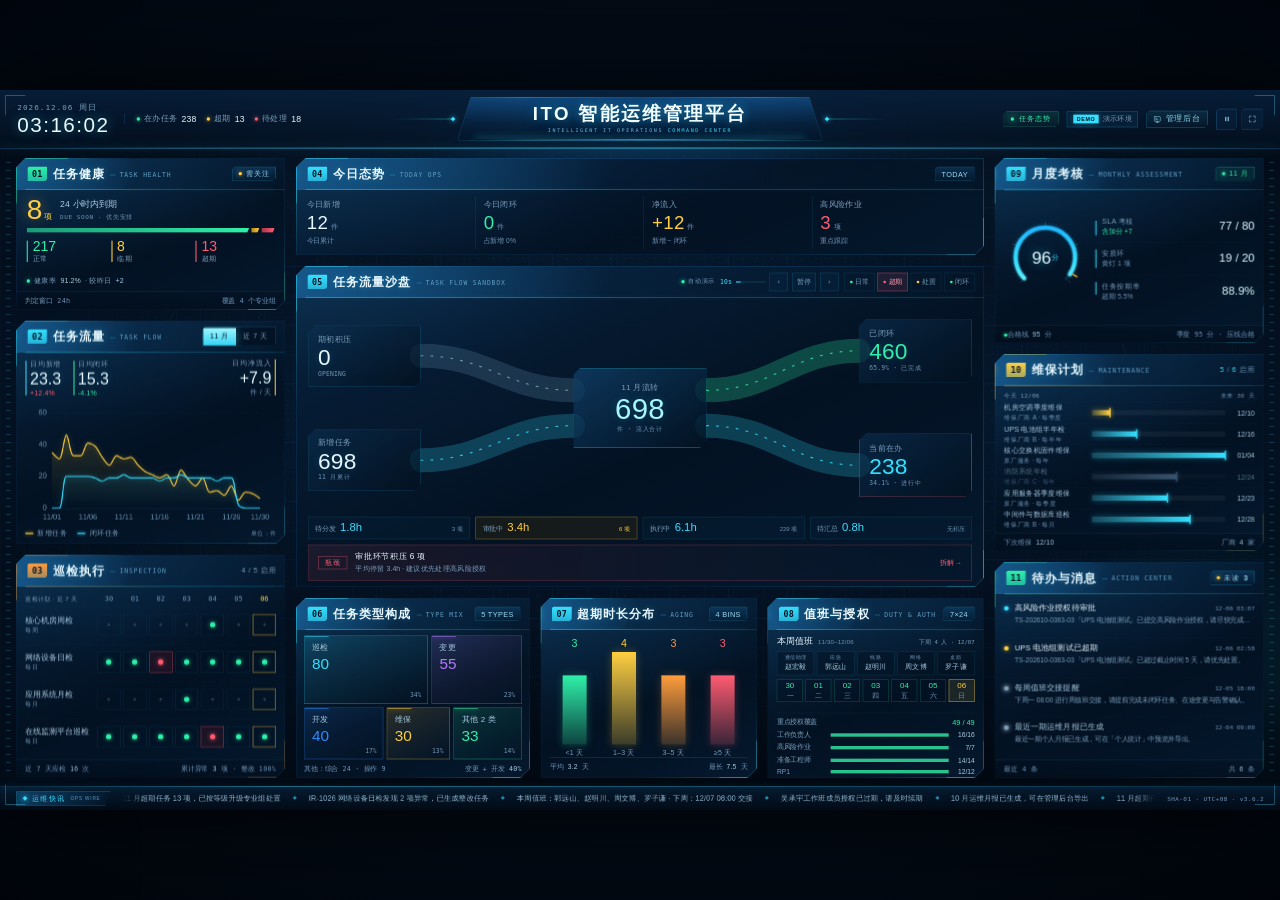
==== index.html @ 4ebb7db9 "feat: 细化考核卡片与安质环红线机制" ====
<!DOCTYPE html>
<html lang="zh-CN">
<head>
<meta charset="UTF-8" />
<meta name="viewport" content="width=device-width, initial-scale=1.0" />
<title>ITO 智能运维管理平台 · 运维驾驶舱</title>
<link rel="icon" href="data:image/svg+xml,<svg xmlns='http://www.w3.org/2000/svg' viewBox='0 0 100 100'><rect width='100' height='100' rx='24' fill='%23EB612A'/><text x='50' y='69' font-size='54' text-anchor='middle' fill='white' font-family='sans-serif' font-weight='700'>I</text></svg>">
<link rel="stylesheet" href="assets/css/style.css?v=20261116z39" />
</head>
<body>
<div class="stage-shell">
  <div class="stage" id="stage">

    <div class="stage-deco" aria-hidden="true">
      <div class="deco-grid"></div>
      <div class="deco-glow g1"></div>
      <div class="deco-glow g2"></div>
      <div class="deco-beam b1"></div>
      <div class="deco-beam b2"></div>
      <div class="deco-scan"></div>
    </div>
    <div class="stage-frame" aria-hidden="true">
      <span class="fc tl"></span><span class="fc tr"></span>
      <span class="fc bl"></span><span class="fc br"></span>
      <span class="rail rail-l"></span><span class="rail rail-r"></span>
    </div>

    <!-- ── 顶栏 ───────────────────────────────────── -->
    <header class="topbar">
      <div class="topbar-left">
        <div class="datetime">
          <span class="dt-date" id="date">2026.01.01 周四</span>
          <time class="dt-time" id="clock">00:00:00</time>
        </div>
        <div class="ts-row">
          <span class="ts" data-drill="tasks" tabindex="0" role="link"><i class="dot-green"></i>在办任务 <b id="tsActive">238</b></span>
          <span class="ts" data-drill="tasks" data-query="status=超期" tabindex="0" role="link"><i class="dot-yellow"></i>超期 <b id="tsOverdue">13</b></span>
          <span class="ts" data-drill="dispatch" tabindex="0" role="link"><i class="dot-red"></i>待处理 <b id="tsPending">18</b></span>
        </div>
      </div>

      <div class="title-plate">
        <span class="tp-wing left"></span>
        <div class="tp-box">
          <h1>ITO 智能运维管理平台</h1>
          <p>INTELLIGENT IT OPERATIONS <b>COMMAND CENTER</b></p>
        </div>
        <span class="tp-wing right"></span>
      </div>

      <div class="topbar-right">
        <span class="live-chip" id="liveChip"><i></i><em id="liveLabel">任务态势</em></span>
        <span class="env-badge"><b>DEMO</b>演示环境</span>
        <a class="admin-link" href="admin.html" title="进入运维管理后台">
          <svg viewBox="0 0 24 24" aria-hidden="true"><rect x="3" y="4" width="18" height="14" rx="2"/><path d="M8 21h8M12 18v3M7 9h4M7 13h7"/></svg>
          <span>管理后台</span>
        </a>
        <div class="ctrl-group">
          <button class="ctrl" id="liveToggle" type="button" aria-pressed="true" aria-label="暂停实时数据" title="暂停 / 恢复实时数据">
            <svg viewBox="0 0 24 24" aria-hidden="true"><rect x="7" y="6" width="3.2" height="12"/><rect x="13.8" y="6" width="3.2" height="12"/></svg>
          </button>
          <button class="ctrl" id="fsBtn" type="button" aria-label="全屏显示" title="全屏显示">
            <svg viewBox="0 0 24 24" aria-hidden="true"><path d="M4 9V4h5M20 9V4h-5M4 15v5h5M20 15v5h-5"/></svg>
          </button>
        </div>
      </div>
    </header>

    <!-- ── 主体 ───────────────────────────────────── -->
    <main class="grid">

      <!-- 左列 -->
      <section class="col col-left">

        <section class="panel panel-health">
          <div class="panel-head">
            <div class="ph-left"><i class="ph-idx">01</i><h2>任务健康</h2><span class="ph-en">TASK HEALTH</span></div>
            <span class="head-tag tag-warn"><i class="dot-amber"></i>需关注</span>
          </div>
          <div class="panel-body health-body">
            <div class="health-hero" data-drill="tasks" tabindex="0" role="link">
              <div class="hero-value"><strong id="healthDue">8</strong><em>项</em></div>
              <div class="hero-copy"><b>24 小时内到期</b><span>DUE SOON · 优先安排</span></div>
            </div>
            <div class="health-band" aria-hidden="true">
              <i class="hb-ok" id="hbOk" style="flex:217"></i>
              <i class="hb-warn" id="hbWarn" style="flex:8"></i>
              <i class="hb-bad" id="hbBad" style="flex:13"></i>
            </div>
            <div class="health-legend">
              <div class="hl-ok" data-drill="tasks" tabindex="0" role="link"><b id="healthNormal">217</b><span>正常</span></div>
              <div class="hl-warn" data-drill="tasks" tabindex="0" role="link"><b id="healthDueLegend">8</b><span>临期</span></div>
              <div class="hl-bad" data-drill="tasks" data-query="status=超期" tabindex="0" role="link"><b id="healthOverdue">13</b><span>超期</span></div>
            </div>
            <div class="health-note"><i class="dot-teal"></i>健康率 <b id="healthRate">91.2%</b> · 较昨日 <b class="up-good">+2</b></div>
          </div>
          <div class="panel-foot"><span>判定窗口 24h</span><span>覆盖 4 个专业组</span></div>
        </section>

        <section class="panel panel-trend">
          <div class="panel-head">
            <div class="ph-left"><i class="ph-idx">02</i><h2>任务流量</h2><span class="ph-en">TASK FLOW</span></div>
            <div class="seg" id="trendTabs">
              <button type="button" class="is-active" data-range="30" aria-pressed="true">11 月</button>
              <button type="button" data-range="7" aria-pressed="false">近 7 天</button>
            </div>
          </div>
          <div class="panel-body trend-body">
            <div class="trend-summary">
              <div data-drill="tasks" tabindex="0" role="link"><span>日均新增</span><b id="trendNew">23.3</b><em class="up">+12.4%</em></div>
              <div data-drill="tasks" tabindex="0" role="link"><span>日均闭环</span><b id="trendDone">15.3</b><em class="down">-4.1%</em></div>
              <div data-drill="tasks" tabindex="0" role="link"><span>日均净流入</span><b id="trendNet">+7.9</b><em class="neutral">件 / 天</em></div>
            </div>
            <div class="chart-box"><div id="ticketChart" role="img" aria-label="任务新增与闭环趋势折线图"></div></div>
            <div class="chart-legend">
              <span><i class="l-amber"></i>新增任务</span>
              <span><i class="l-teal"></i>闭环任务</span>
              <span class="legend-note">单位：件</span>
            </div>
          </div>
        </section>

        <section class="panel panel-alerts">
          <div class="panel-head">
            <div class="ph-left"><i class="ph-idx">03</i><h2>巡检执行</h2><span class="ph-en">INSPECTION</span></div>
            <span class="head-total">4 / 5 启用</span>
          </div>
          <div class="panel-body inspection-body" id="inspectionList"></div>
          <div class="panel-foot"><span>近 7 天应检 <b id="inspPlanCount">16</b> 次</span><span>累计异常 <b id="inspAbnormalCount">3</b> 项 · 整改 100%</span></div>
        </section>
      </section>

      <!-- 中列 -->
      <!-- 06 专业组运行态 · 数字孪生 -->
      <section class="col col-center center-c" id="centerColumn" aria-label="专业组运行态"></section>

      <section class="col col-right">

        <section class="panel panel-sla">
          <div class="panel-head">
            <div class="ph-left"><i class="ph-idx">09</i><h2>月度考核</h2><span class="ph-en">MONTHLY ASSESSMENT</span></div>
            <span class="head-tag tag-ok" id="assessPeriodTag"><i class="dot-teal"></i>11 月</span>
            <span class="head-tag tag-danger" id="assessRedTag" hidden><i class="dot-red"></i>红色警告</span>
          </div>
          <div class="panel-body sla-body">
            <div class="sla-gauge-wrap">
              <div class="sla-gauge">
                <svg viewBox="0 0 150 150" aria-hidden="true">
                  <defs>
                    <linearGradient id="slaGrad" x1="0" y1="1" x2="1" y2="0">
                      <stop offset="0%" stop-color="#1aa8ff"/>
                      <stop offset="55%" stop-color="#35e0ff"/>
                      <stop offset="100%" stop-color="#8ffcff"/>
                    </linearGradient>
                    <filter id="slaGlow" x="-50%" y="-50%" width="200%" height="200%">
                      <feGaussianBlur stdDeviation="2" result="b"/>
                      <feMerge><feMergeNode in="b"/><feMergeNode in="SourceGraphic"/></feMerge>
                    </filter>
                  </defs>
                  <circle class="gauge-deco" cx="75" cy="75" r="68" stroke-dasharray="2 6"/>
                  <circle class="gauge-deco inner" cx="75" cy="75" r="42"/>
                  <g id="gaugeTicks"></g>
                  <circle class="gauge-track" cx="75" cy="75" r="54" transform="rotate(135 75 75)"/>
                  <circle class="gauge-value" cx="75" cy="75" r="54" transform="rotate(135 75 75)" stroke="url(#slaGrad)" filter="url(#slaGlow)" style="stroke-dasharray:234.11 339.29"/>
                  <line class="gauge-pass" x1="124.45" y1="105.30" x2="132.12" y2="110.01"><title>合格线 95 分</title></line>
                </svg>
                <div class="gauge-center" title="月度考核 = SLA 80 分 + 安质环 20 分；合格线 95 分">
                  <strong id="assessScore">96</strong><span>分</span>
                </div>
              </div>
            </div>
            <div class="sla-metrics">
              <div class="sla-metric"><span>SLA 考核</span><b id="assessSla">77 / 80</b><em class="up-good" id="assessSlaNote">含加分 +7</em></div>
              <div class="sla-metric" id="assessSafetyMetric"><span>安质环</span><b id="assessSafety">19 / 20</b><em class="neutral" id="assessSafetyNote">黄灯 1 项</em></div>
              <div class="sla-metric" data-drill="tasks" data-query="status=超期" tabindex="0" role="link" title="任务按期率为任务时效参考，不计入考核总分"><span>任务按期率</span><b id="assessOnTime">88.9%</b><em class="neutral" id="assessOnTimeNote">超期 5.5%</em></div>
            </div>
          </div>
          <div class="panel-foot"><span><i class="dot-teal"></i>合格线 <b>95</b> 分</span><span id="assessQuarterFoot">季度 95 分 · 压线合格</span></div>
        </section>

        <section class="panel panel-res">
          <div class="panel-head">
            <div class="ph-left"><i class="ph-idx">10</i><h2>维保计划</h2><span class="ph-en">MAINTENANCE</span></div>
            <span class="head-refresh"><b id="maintEnabled">5</b> / <b id="maintTotal">6</b> 启用</span>
          </div>
          <div class="panel-body maint-body" id="maintenanceList"></div>
          <div class="panel-foot"><span>下次维保 <b id="maintNext">11-06</b></span><span>厂商 <b id="maintVendors">4</b> 家</span></div>
        </section>

        <section class="panel panel-oncall">
          <div class="panel-head">
            <div class="ph-left"><i class="ph-idx">11</i><h2>待办与消息</h2><span class="ph-en">ACTION CENTER</span></div>
            <span class="head-tag"><i class="dot-amber"></i>未读 <b id="msgUnread">3</b></span>
          </div>
          <div class="panel-body action-body" id="actionList"></div>
          <div class="panel-foot"><span>最近 4 条</span><span>共 <b id="msgTotal">6</b> 条</span></div>
        </section>
      </section>
    </main>

    <!-- ── 滚动快讯 ───────────────────────────────── -->
    <footer class="ticker">
      <div class="ticker-label"><i></i>运维快讯<em>OPS WIRE</em></div>
      <div class="ticker-viewport">
        <div class="ticker-track" id="tickerTrack">
          <span>11 月超期任务 13 项，已按等级升级专业组处置</span><b>◆</b>
          <span>IR-1026 网络设备日检发现 2 项异常，已生成整改任务</span><b>◆</b>
          <span data-ticker="duty">本周值班：郭远山 · 下周值班：赵明川 · 周一 08:00 交接</span><b>◆</b>
          <span>吴承宇工作班成员授权已过期，请及时续期</span><b>◆</b>
          <span>10 月运维月报已生成，可在管理后台导出</span><b>◆</b>
                </div>
      </div>
      <div class="ticker-meta">SHA-01 · UTC+08 · v3.6.2</div>
    </footer>

  </div>
</div>

<div class="topo-tip" id="topoTip" role="tooltip" aria-hidden="true"></div>

<script src="vendor/echarts.min.js"></script>
<script src="assets/js/ito-data.js?v=20261116z39"></script>
<script src="assets/js/task-volume-data.js?v=20261116z39"></script>
<script src="assets/js/assessment.js?v=20261116z39"></script>
<script src="assets/js/ito-data-source.js?v=20261116z39"></script>
<script src="assets/js/platform-panels.js?v=20261116z39"></script>
<script src="assets/js/app.js?v=20261116z39"></script>
<script src="assets/js/center-demo.js?v=20261116z39"></script>
</body>
</html>
---- assets/css/style.css ----
/* ─────────────────────────────────────────────
   ITO OPS COMMAND CENTER
   deep navy / cyan / data-block HUD
   1920 × 1080 stage
   ───────────────────────────────────────────── */

:root {
  --bg-0:        #01060e;
  --bg-1:        #031020;
  --bg-2:        #04182d;
  --panel:       #061a30;
  --panel-deep:  #031225;
  --panel-hi:    #0a2a4a;

  --line:        rgba(64, 178, 255, 0.22);
  --line-soft:   rgba(64, 178, 255, 0.12);
  --line-strong: rgba(78, 220, 255, 0.55);

  --text:        #e9f8ff;
  --text-soft:   #a9cbe2;
  --muted:       #7b9fbc;
  --dim:         #6f95b6;

  --cyan:        #35e0ff;
  --cyan-hi:     #a6f7ff;
  --blue:        #2f8bff;
  --sky:         #6ad8ff;
  --green:       #2ff0a8;
  --green-hi:    #9bffe0;
  --yellow:      #ffcf3f;
  --orange:      #ff9d3c;
  --purple:      #b57bff;
  --red:         #ff5c72;

  --amber:       var(--yellow);
  --teal:        var(--green);

  --font-cn: "Microsoft YaHei UI", "Microsoft YaHei", "PingFang SC", "Noto Sans SC", sans-serif;
  --font-num: "Bahnschrift", "DIN Alternate", "Segoe UI", "Microsoft YaHei UI", sans-serif;
  --font-mono: "Cascadia Mono", "Consolas", "SFMono-Regular", monospace;

  --head-h: 48px;
  --gap: 16px;
  --pad-x: 14px;
}

* { box-sizing: border-box; margin: 0; padding: 0; }

html, body {
  width: 100%;
  height: 100%;
  overflow: hidden;
  background: var(--bg-0);
}

body {
  font-family: var(--font-cn);
  color: var(--text);
  font-size: 12px;
  -webkit-font-smoothing: antialiased;
  user-select: none;
}

button { font-family: inherit; color: inherit; background: none; border: 0; cursor: pointer; }
button:focus-visible { outline: 3px solid var(--cyan); outline-offset: 2px; box-shadow: 0 0 0 6px rgba(53, 224, 255, 0.22); }

/* ── stage & atmosphere ─────────────────────── */
.stage-shell {
  position: fixed;
  inset: 0;
  display: grid;
  place-items: center;
  background:
    radial-gradient(ellipse 80% 70% at 50% 46%, #06182c 0%, #020a15 62%, #01050b 100%);
}

.stage {
  position: absolute;
  top: 50%;
  left: 50%;
  width: 1920px;
  height: 1080px;
  transform-origin: center center;
  background:
    radial-gradient(ellipse 1250px 660px at 50% -10%, rgba(23, 104, 174, 0.34), transparent 62%),
    radial-gradient(ellipse 860px 620px at 2% 102%, rgba(18, 78, 145, 0.28), transparent 66%),
    radial-gradient(ellipse 820px 540px at 101% 86%, rgba(20, 168, 205, 0.10), transparent 64%),
    linear-gradient(180deg, #041122 0%, #04172b 46%, #020b18 100%);
  overflow: hidden;
  box-shadow: 0 0 140px rgba(0, 0, 0, 0.85);
}

.stage::before {
  content: "";
  position: absolute;
  inset: 0;
  background-image:
    linear-gradient(rgba(76, 182, 255, 0.045) 1px, transparent 1px),
    linear-gradient(90deg, rgba(76, 182, 255, 0.045) 1px, transparent 1px),
    radial-gradient(rgba(110, 215, 255, 0.16) 0.8px, transparent 0.9px);
  background-size: 88px 88px, 88px 88px, 22px 22px;
  background-position: center top;
  mask-image: radial-gradient(ellipse 92% 88% at 50% 44%, #000 18%, transparent 92%);
  pointer-events: none;
  z-index: 0;
}

.stage::after {
  content: "";
  position: absolute;
  inset: 0;
  background:
    radial-gradient(ellipse 66% 62% at 50% 46%, transparent 42%, rgba(0, 4, 10, 0.52) 100%),
    linear-gradient(180deg, rgba(4, 18, 34, 0.12), transparent 18%, transparent 82%, rgba(1, 6, 14, 0.42));
  pointer-events: none;
  z-index: 1;
}

.stage > * { position: relative; z-index: 2; }
.stage > .stage-deco { position: absolute; inset: 0; z-index: 0; }
.stage > .stage-frame { position: absolute; inset: 0; z-index: 4; }

/* background decoration */
.stage-deco { position: absolute; inset: 0; z-index: 0; pointer-events: none; overflow: hidden; }

.deco-grid {
  position: absolute;
  inset: 88px 0 36px;
  background-image:
    linear-gradient(rgba(62, 172, 255, 0.05) 1px, transparent 1px),
    linear-gradient(90deg, rgba(62, 172, 255, 0.05) 1px, transparent 1px);
  background-size: 44px 44px;
  mask-image: linear-gradient(180deg, transparent, #000 12%, #000 82%, transparent);
  opacity: 0.7;
}

.deco-glow { position: absolute; border-radius: 50%; filter: blur(18px); }
.deco-glow.g1 {
  width: 760px; height: 420px; left: 50%; top: -210px; transform: translateX(-50%);
  background: radial-gradient(ellipse, rgba(38, 160, 255, 0.28), transparent 68%);
}
.deco-glow.g2 {
  width: 520px; height: 380px; right: -130px; bottom: 40px;
  background: radial-gradient(ellipse, rgba(41, 231, 255, 0.14), transparent 68%);
}

.deco-beam {
  position: absolute;
  width: 1px;
  height: 800px;
  background: linear-gradient(180deg, transparent, rgba(80, 210, 255, 0.32), transparent);
  opacity: 0.34;
  filter: blur(0.4px);
}
.deco-beam.b1 { left: 190px; top: 90px; transform: rotate(24deg); }
.deco-beam.b2 { right: 220px; top: 30px; transform: rotate(-19deg); }

.deco-scan {
  position: absolute;
  left: 0; right: 0;
  top: 88px;
  height: 160px;
  background: linear-gradient(180deg, transparent, rgba(53, 224, 255, 0.035), transparent);
  animation: scanDown 12s linear infinite;
  opacity: 0.8;
}

/* HUD frame */
.stage-frame { position: absolute; inset: 0; z-index: 4; pointer-events: none; }
.stage-frame .fc { position: absolute; width: 30px; height: 30px; border: 1px solid rgba(80, 218, 255, 0.45); }
.stage-frame .fc.tl { left: 8px; top: 8px; border-right: 0; border-bottom: 0; }
.stage-frame .fc.tr { right: 8px; top: 8px; border-left: 0; border-bottom: 0; }
.stage-frame .fc.bl { left: 8px; bottom: 8px; border-right: 0; border-top: 0; }
.stage-frame .fc.br { right: 8px; bottom: 8px; border-left: 0; border-top: 0; }
.stage-frame .rail {
  position: absolute;
  top: 108px;
  bottom: 54px;
  width: 7px;
  background-image: repeating-linear-gradient(180deg, rgba(80, 210, 255, 0.34) 0 1px, transparent 1px 12px);
  opacity: 0.6;
}
.stage-frame .rail-l { left: 9px; }
.stage-frame .rail-r { right: 9px; }

/* ── top bar ─────────────────────────────────── */
.topbar {
  height: 88px;
  padding: 0 26px;
  display: flex;
  align-items: center;
  justify-content: space-between;
  border-bottom: 1px solid rgba(64, 190, 255, 0.2);
  background:
    linear-gradient(180deg, rgba(7, 31, 58, 0.92) 0%, rgba(3, 16, 32, 0.55) 100%);
  position: relative;
}

.topbar::before {
  content: "";
  position: absolute;
  left: 0; right: 0; bottom: -1px;
  height: 2px;
  background:
    linear-gradient(90deg, transparent 0%, rgba(53, 224, 255, 0.32) 14%, rgba(53, 224, 255, 0.7) 50%, rgba(53, 224, 255, 0.32) 86%, transparent 100%);
  box-shadow: 0 0 14px rgba(53, 224, 255, 0.36);
  opacity: 0.8;
}

.topbar-left { display: flex; align-items: center; gap: 22px; min-width: 0; }

.datetime { display: flex; flex-direction: column; gap: 3px; }
.dt-date {
  font-family: var(--font-mono);
  font-size: 10px;
  letter-spacing: 0.13em;
  color: var(--muted);
}
.dt-time {
  font-family: var(--font-num);
  font-size: 31px;
  font-weight: 500;
  line-height: 1;
  letter-spacing: 0.07em;
  color: #eafaff;
  font-variant-numeric: tabular-nums;
  text-shadow: 0 0 18px rgba(53, 224, 255, 0.52);
}

.ts-row {
  display: flex;
  align-items: center;
  gap: 15px;
  padding-left: 18px;
  border-left: 1px solid var(--line);
}
.ts {
  display: inline-flex;
  align-items: center;
  gap: 6px;
  font-size: 9px;
  letter-spacing: 0.05em;
  color: var(--muted);
  white-space: nowrap;
}
.ts b {
  font-family: var(--font-num);
  font-size: 13px;
  font-weight: 500;
  color: var(--text);
  letter-spacing: 0.02em;
}

/* centered title plate */
.title-plate {
  position: absolute;
  left: 50%;
  top: 10px;
  width: 548px;
  height: 66px;
  transform: translateX(-50%);
  display: flex;
  align-items: center;
  justify-content: center;
}

.tp-box {
  position: relative;
  width: 100%;
  height: 100%;
  display: flex;
  flex-direction: column;
  align-items: center;
  justify-content: center;
  gap: 5px;
  clip-path: polygon(20px 0, calc(100% - 20px) 0, 100% 100%, 0 100%);
  background:
    linear-gradient(90deg,
      rgba(53, 224, 255, 0.20) 0%,
      rgba(53, 224, 255, 0.62) 18%,
      rgba(47, 139, 255, 0.38) 50%,
      rgba(53, 224, 255, 0.62) 82%,
      rgba(53, 224, 255, 0.20) 100%);
}
.tp-box::before {
  content: "";
  position: absolute;
  inset: 1px;
  clip-path: polygon(19px 0, calc(100% - 19px) 0, 100% 100%, 0 100%);
  background:
    linear-gradient(180deg, rgba(15, 66, 118, 0.94) 0%, rgba(5, 28, 56, 0.94) 62%, rgba(3, 19, 39, 0.96) 100%);
}
.tp-box::after {
  content: "";
  position: absolute;
  left: 26px;
  right: 26px;
  bottom: 0;
  height: 2px;
  background: linear-gradient(90deg, transparent, var(--cyan), transparent);
  box-shadow: 0 0 12px var(--cyan);
  opacity: 0.9;
}
.tp-box h1 {
  position: relative;
  z-index: 1;
  font-size: 28px;
  font-weight: 600;
  letter-spacing: 0.13em;
  line-height: 1.05;
  color: #f2fdff;
  text-shadow:
    0 0 18px rgba(53, 224, 255, 0.48),
    0 0 42px rgba(47, 139, 255, 0.22);
}
.tp-box p {
  position: relative;
  z-index: 1;
  font-family: var(--font-mono);
  font-size: 7.5px;
  letter-spacing: 0.32em;
  color: #6fb7d8;
  white-space: nowrap;
}
.tp-box p b { color: var(--cyan); font-weight: 400; }

.tp-wing {
  position: absolute;
  top: 50%;
  width: 92px;
  height: 1px;
  background: linear-gradient(90deg, transparent, rgba(53, 224, 255, 0.6));
}
.tp-wing::after {
  content: "";
  position: absolute;
  top: -2px;
  width: 5px;
  height: 5px;
  background: var(--cyan);
  transform: rotate(45deg);
  box-shadow: 0 0 8px var(--cyan);
}
.tp-wing.left { left: -96px; }
.tp-wing.left::after { right: 0; }
.tp-wing.right { right: -96px; transform: scaleX(-1); }
.tp-wing.right::after { right: 0; }

.topbar-right { display: flex; align-items: center; gap: 12px; }

.live-chip {
  display: inline-flex;
  align-items: center;
  gap: 7px;
  height: 24px;
  padding: 0 10px;
  border: 1px solid rgba(47, 240, 168, 0.32);
  background: linear-gradient(180deg, rgba(47, 240, 168, 0.10), rgba(47, 240, 168, 0.03));
  color: var(--green);
  font-size: 9.5px;
  letter-spacing: 0.12em;
  clip-path: polygon(5px 0, 100% 0, 100% calc(100% - 5px), calc(100% - 5px) 100%, 0 100%, 0 5px);
}
.live-chip i {
  width: 5px;
  height: 5px;
  border-radius: 50%;
  background: var(--green);
  box-shadow: 0 0 9px var(--green);
  animation: blink 2s ease-in-out infinite;
}
.live-chip em { font-style: normal; }
.live-chip.is-paused {
  color: var(--muted);
  border-color: var(--line);
  background: rgba(255, 255, 255, 0.025);
}
.live-chip.is-paused i { background: var(--dim); box-shadow: none; animation: none; }

.env-badge {
  display: inline-flex;
  align-items: center;
  gap: 7px;
  height: 24px;
  padding: 0 9px;
  border: 1px solid rgba(53, 224, 255, 0.24);
  background: rgba(9, 43, 74, 0.45);
  font-size: 9px;
  letter-spacing: 0.06em;
  color: var(--muted);
  white-space: nowrap;
}
.env-badge b {
  font-family: var(--font-num);
  font-size: 8px;
  font-weight: 600;
  letter-spacing: 0.12em;
  color: #031322;
  background: var(--cyan);
  padding: 2px 5px;
  box-shadow: 0 0 10px rgba(53, 224, 255, 0.35);
}

.topbar-meta {
  font-family: var(--font-mono);
  font-size: 8.5px;
  letter-spacing: 0.07em;
  color: var(--dim);
  white-space: nowrap;
}

.admin-link {
  display: inline-flex;
  align-items: center;
  gap: 6px;
  height: 26px;
  padding: 0 10px;
  border: 1px solid rgba(53, 224, 255, 0.30);
  background: linear-gradient(180deg, rgba(53, 224, 255, 0.09), rgba(53, 224, 255, 0.02));
  color: #8fd6ee;
  font-size: 9px;
  letter-spacing: 0.10em;
  white-space: nowrap;
  text-decoration: none;
  clip-path: polygon(5px 0, 100% 0, 100% calc(100% - 5px), calc(100% - 5px) 100%, 0 100%, 0 5px);
  transition: color 0.2s, border-color 0.2s, background 0.2s, box-shadow 0.2s;
}
.admin-link svg {
  width: 12px;
  height: 12px;
  fill: none;
  stroke: currentColor;
  stroke-width: 1.6;
  stroke-linecap: round;
  stroke-linejoin: round;
}
.admin-link:hover {
  color: var(--cyan);
  border-color: rgba(53, 224, 255, 0.66);
  background: rgba(23, 100, 150, 0.4);
  box-shadow: 0 0 12px rgba(53, 224, 255, 0.24);
}

.ctrl-group { display: flex; gap: 6px; }

.ctrl {
  width: 32px;
  height: 32px;
  display: grid;
  place-items: center;
  border: 1px solid rgba(64, 178, 255, 0.28);
  background: rgba(9, 43, 74, 0.35);
  color: #8fc7e4;
  transition: color 0.2s, border-color 0.2s, background 0.2s, box-shadow 0.2s;
  clip-path: polygon(4px 0, 100% 0, 100% calc(100% - 4px), calc(100% - 4px) 100%, 0 100%, 0 4px);
}
.ctrl svg { width: 13px; height: 13px; }
.ctrl svg path { fill: none; stroke: currentColor; stroke-width: 1.5; stroke-linejoin: round; stroke-linecap: round; }
.ctrl svg path.play { fill: currentColor; stroke: currentColor; stroke-width: 1; }
.ctrl svg rect { fill: currentColor; stroke: none; }
.ctrl:hover {
  color: var(--cyan);
  border-color: rgba(53, 224, 255, 0.65);
  background: rgba(23, 100, 150, 0.35);
  box-shadow: 0 0 12px rgba(53, 224, 255, 0.22);
}
.ctrl.is-paused { color: var(--yellow); border-color: rgba(255, 207, 63, 0.45); }

/* ── layout ──────────────────────────────────── */
.grid {
  height: calc(100% - 88px - 36px);
  padding: 14px 24px 12px;
  display: grid;
  grid-template-columns: 404px minmax(0, 1fr) 404px;
  gap: var(--gap);
}

.col { display: grid; gap: var(--gap); min-height: 0; }
.col-left { grid-template-rows: 228px minmax(0, 1fr) minmax(0, 1fr); }
.col-right { grid-template-rows: 278px 296px minmax(0, 1fr); }
.col-center { grid-template-rows: 154px minmax(0, 1fr) 326px; }

.bottom-split {
  display: grid;
  grid-template-columns: minmax(0, 1.62fr) minmax(0, 1fr);
  gap: var(--gap);
  min-height: 0;
}

/* ── panel base ──────────────────────────────── */
.panel {
  --accent: var(--cyan);
  position: relative;
  display: flex;
  flex-direction: column;
  min-height: 0;
  min-width: 0;
  background:
    linear-gradient(145deg,
      rgba(53, 224, 255, 0.50) 0%,
      rgba(40, 120, 185, 0.16) 18%,
      rgba(40, 120, 185, 0.10) 74%,
      rgba(53, 224, 255, 0.34) 100%);
  clip-path: polygon(14px 0, 100% 0, 100% calc(100% - 14px), calc(100% - 14px) 100%, 0 100%, 0 14px);
  filter: drop-shadow(0 0 14px rgba(11, 100, 165, 0.12));
  animation: panelIn 0.7s cubic-bezier(0.2, 0.7, 0.2, 1) both;
}

.panel::after {
  content: "";
  position: absolute;
  inset: 1px;
  z-index: 0;
  clip-path: polygon(13px 0, 100% 0, 100% calc(100% - 13px), calc(100% - 13px) 100%, 0 100%, 0 13px);
  background:
    radial-gradient(ellipse 620px 240px at 6% 0%, rgba(31, 117, 178, 0.18), transparent 68%),
    linear-gradient(158deg, rgba(8, 35, 63, 0.97) 0%, rgba(3, 18, 35, 0.98) 56%, rgba(4, 23, 44, 0.98) 100%);
}

.panel::before {
  content: "";
  position: absolute;
  inset: 0;
  z-index: 3;
  pointer-events: none;
  background:
    linear-gradient(var(--accent), var(--accent)) left 14px top 0 / 64px 1px no-repeat,
    linear-gradient(var(--accent), var(--accent)) left 0 top 14px / 1px 54px no-repeat,
    linear-gradient(var(--accent), var(--accent)) right 0 bottom 14px / 1px 42px no-repeat,
    linear-gradient(var(--accent), var(--accent)) right 14px bottom 0 / 42px 1px no-repeat;
  opacity: 0.58;
}

.panel > * { position: relative; z-index: 2; }

.panel-health    { --accent: var(--green); }
.panel-trend     { --accent: var(--cyan); }
.panel-alerts    { --accent: var(--orange); }
.panel-overview  { --accent: var(--blue); }
.panel-topo      { --accent: var(--cyan); }
.panel-events    { --accent: var(--green); }
.panel-changes   { --accent: var(--purple); }
.panel-sla       { --accent: var(--cyan); }
.panel-res       { --accent: var(--yellow); }
.panel-oncall    { --accent: var(--green); }

.col-left .panel:nth-child(1) { animation-delay: 0.04s; }
.col-left .panel:nth-child(2) { animation-delay: 0.10s; }
.col-left .panel:nth-child(3) { animation-delay: 0.16s; }
.col-center .panel:nth-child(1) { animation-delay: 0.07s; }
.col-center .panel:nth-child(2) { animation-delay: 0.13s; }
.bottom-split .panel:nth-child(1) { animation-delay: 0.19s; }
.bottom-split .panel:nth-child(2) { animation-delay: 0.25s; }
.col-right .panel:nth-child(1) { animation-delay: 0.10s; }
.col-right .panel:nth-child(2) { animation-delay: 0.16s; }
.col-right .panel:nth-child(3) { animation-delay: 0.22s; }

.panel-head {
  flex: 0 0 var(--head-h);
  height: var(--head-h);
  padding: 0 var(--pad-x);
  display: flex;
  align-items: center;
  justify-content: space-between;
  gap: 10px;
  border-bottom: 1px solid rgba(53, 224, 255, 0.18);
  background:
    linear-gradient(90deg, rgba(21, 92, 150, 0.52) 0%, rgba(10, 47, 84, 0.22) 44%, rgba(4, 20, 40, 0.04) 100%);
  position: relative;
}

.panel-head::before {
  content: "";
  position: absolute;
  left: 0;
  top: 0;
  bottom: 0;
  width: 46%;
  background: linear-gradient(90deg, rgba(41, 150, 220, 0.20), transparent 100%);
  clip-path: polygon(0 0, 100% 0, calc(100% - 26px) 100%, 0 100%);
  pointer-events: none;
}

.panel-head::after {
  content: "";
  position: absolute;
  left: var(--pad-x);
  right: var(--pad-x);
  bottom: -1px;
  height: 1px;
  background: linear-gradient(90deg, var(--accent), rgba(53, 224, 255, 0.24) 34%, transparent 76%);
  opacity: 0.6;
  box-shadow: 0 0 8px rgba(53, 224, 255, 0.3);
}

.ph-left { display: flex; align-items: center; gap: 8px; min-width: 0; position: relative; padding-left: 3px; }
.ph-left::before {
  content: "";
  position: absolute;
  left: -17px;
  top: 5px;
  bottom: 5px;
  width: 2px;
  background: var(--accent);
  box-shadow: 0 0 9px var(--accent);
  opacity: 0.85;
}
.ph-idx {
  display: inline-grid;
  place-items: center;
  min-width: 23px;
  height: 16px;
  padding: 0 4px;
  font-family: var(--font-mono);
  font-size: 8px;
  font-style: normal;
  font-weight: 700;
  letter-spacing: 0.04em;
  color: #031322;
  background: linear-gradient(180deg, var(--accent), #0b6a98);
  background: linear-gradient(180deg, var(--accent), color-mix(in srgb, var(--accent) 62%, #0b6a98));
  clip-path: polygon(3px 0, 100% 0, 100% calc(100% - 3px), calc(100% - 3px) 100%, 0 100%, 0 3px);
}
.ph-left h2 {
  position: relative;
  font-size: 14px;
  font-weight: 600;
  letter-spacing: 0.13em;
  color: var(--text);
  white-space: nowrap;
  text-shadow: 0 0 12px rgba(53, 224, 255, 0.24);
}
.ph-en {
  font-family: var(--font-mono);
  font-size: 7.5px;
  letter-spacing: 0.19em;
  color: #5e9dc2;
  white-space: nowrap;
  transform: translateY(1px);
}
.ph-en::before {
  content: "";
  display: inline-block;
  width: 8px;
  height: 1px;
  margin-right: 6px;
  vertical-align: middle;
  background: rgba(53, 224, 255, 0.4);
}

.head-tag {
  display: inline-flex;
  align-items: center;
  gap: 6px;
  height: 20px;
  padding: 0 8px;
  font-size: 8.5px;
  letter-spacing: 0.08em;
  color: #9ed9f0;
  border: 1px solid rgba(53, 224, 255, 0.26);
  background: linear-gradient(180deg, rgba(18, 82, 130, 0.42), rgba(7, 36, 64, 0.2));
  white-space: nowrap;
  clip-path: polygon(4px 0, 100% 0, 100% calc(100% - 4px), calc(100% - 4px) 100%, 0 100%, 0 4px);
}
.head-tag.tag-ok { color: var(--green); border-color: rgba(47, 240, 168, 0.30); background: rgba(47, 240, 168, 0.07); }
.head-tag.tag-danger { color: var(--red); border-color: rgba(255, 92, 114, 0.34); background: rgba(255, 92, 114, 0.08); }
.head-tag[hidden] { display: none !important; }
.panel-sla.is-red { --accent: var(--red); }
.panel-sla.is-red .sla-metric.is-red b,
.panel-sla.is-red .sla-metric.is-red em { color: var(--red); text-shadow: 0 0 10px rgba(255, 92, 114, 0.35); }
.head-total { font-size: 9px; color: var(--muted); letter-spacing: 0.06em; white-space: nowrap; }
.head-total b {
  font-family: var(--font-num);
  font-size: 15px;
  font-weight: 500;
  color: var(--yellow);
  margin: 0 2px;
  text-shadow: 0 0 10px rgba(255, 207, 63, 0.38);
}
.head-refresh { font-size: 8.5px; color: var(--dim); letter-spacing: 0.07em; white-space: nowrap; }
.head-refresh b { font-family: var(--font-mono); font-weight: 400; color: var(--cyan); }

.panel-body { flex: 1 1 auto; min-height: 0; position: relative; }

.panel-foot {
  flex: 0 0 28px;
  height: 28px;
  padding: 0 var(--pad-x);
  display: flex;
  align-items: center;
  gap: 8px;
  border-top: 1px solid var(--line-soft);
  font-family: var(--font-mono);
  font-size: 9.5px;
  letter-spacing: 0.06em;
  color: var(--dim);
  background: linear-gradient(180deg, rgba(3, 16, 32, 0.3), rgba(2, 10, 22, 0.5));
}
.panel-foot > span:first-child { flex: 1 1 auto; }
.panel-foot .foot-right { margin-left: auto; }
.panel-foot b { font-family: var(--font-num); font-weight: 500; color: var(--text-soft); }
.panel-foot .c-teal,
.panel-foot .c-green { color: var(--green); }

/* status colours */
.c-teal, .c-green { color: var(--green) !important; }
.c-cyan { color: var(--cyan) !important; }
.c-warn { color: var(--yellow) !important; }
.c-bad { color: var(--red) !important; }

.dot-teal, .dot-green, .dot-amber, .dot-yellow, .dot-red, .dot-cyan {
  display: inline-block;
  width: 5px;
  height: 5px;
  border-radius: 50%;
  flex: 0 0 auto;
}
.dot-teal, .dot-green { background: var(--green); box-shadow: 0 0 7px rgba(47, 240, 168, 0.8); }
.dot-amber, .dot-yellow { background: var(--yellow); box-shadow: 0 0 7px rgba(255, 207, 63, 0.8); }
.dot-red { background: var(--red); box-shadow: 0 0 7px rgba(255, 92, 114, 0.8); }
.dot-cyan { background: var(--cyan); box-shadow: 0 0 7px rgba(53, 224, 255, 0.8); }

.up, .down, .neutral, .up-good { font-style: normal; font-family: var(--font-num); letter-spacing: 0.02em; }
.up { color: var(--red); }
.down { color: var(--green); }
.up-good { color: var(--green); }
.neutral { color: var(--dim); }

/* segmented control */
.seg {
  display: inline-flex;
  align-items: center;
  gap: 1px;
  padding: 1px;
  border: 1px solid rgba(53, 224, 255, 0.22);
  background: rgba(2, 14, 28, 0.55);
  clip-path: polygon(4px 0, 100% 0, 100% calc(100% - 4px), calc(100% - 4px) 100%, 0 100%, 0 4px);
}
.seg button {
  font-size: 9px;
  letter-spacing: 0.07em;
  color: var(--muted);
  padding: 3px 9px;
  line-height: 1.35;
  transition: color 0.18s, background 0.18s, box-shadow 0.18s;
}
.seg button:hover { color: var(--text-soft); }
.seg button.is-active {
  color: #021322;
  background: linear-gradient(180deg, #9ff6ff, #35d3f4);
  box-shadow: 0 0 12px rgba(53, 224, 255, 0.45);
}
.seg-sm button { padding: 2px 6px; font-size: 8.5px; }

/* ── 01 health ───────────────────────────────── */
.health-body {
  display: flex;
  align-items: center;
  gap: 14px;
  padding: 6px 14px 4px;
  height: calc(100% - 26px);
}

.ring-wrap { position: relative; width: 112px; height: 112px; flex: 0 0 auto; }
.ring { width: 100%; height: 100%; display: block; }
.ring-ticks { fill: none; stroke: rgba(92, 205, 255, 0.24); stroke-width: 1; stroke-dasharray: 1 5.4; }
.ring-inner { fill: none; stroke: rgba(64, 190, 255, 0.15); stroke-width: 1; stroke-dasharray: 3 5; }
.ring-track { fill: none; stroke: rgba(40, 110, 160, 0.24); stroke-width: 7; }
.ring-value {
  fill: none;
  stroke-width: 7;
  stroke-linecap: round;
  transition: stroke-dashoffset 1.4s cubic-bezier(0.2, 0.7, 0.2, 1);
}
.ring-center {
  position: absolute;
  inset: 0;
  display: flex;
  align-items: center;
  justify-content: center;
  flex-wrap: wrap;
  align-content: center;
  padding-bottom: 10px;
}
.ring-center strong {
  font-family: var(--font-num);
  font-size: 27px;
  font-weight: 500;
  letter-spacing: -0.01em;
  line-height: 1;
  color: var(--text);
  font-variant-numeric: tabular-nums;
  text-shadow: 0 0 16px rgba(53, 224, 255, 0.5);
}
.ring-center span { font-family: var(--font-num); font-size: 10px; color: var(--green); margin: 0 0 2px 2px; }
.ring-center small {
  flex-basis: 100%;
  text-align: center;
  margin-top: 4px;
  font-family: var(--font-mono);
  font-size: 7.5px;
  letter-spacing: 0.16em;
  color: var(--dim);
}

.health-side { flex: 1 1 auto; min-width: 0; }
.health-bar { display: flex; gap: 3px; height: 7px; margin-bottom: 11px; }
.health-bar i { height: 100%; display: block; min-width: 3px; clip-path: polygon(0 0, 100% 0, calc(100% - 2px) 100%, 0 100%); }
.health-bar .ok { background: linear-gradient(90deg, #1a9a78, var(--green)); box-shadow: 0 0 8px rgba(47, 240, 168, 0.35); }
.health-bar .warn { background: linear-gradient(90deg, #b5801f, var(--yellow)); box-shadow: 0 0 8px rgba(255, 207, 63, 0.3); }
.health-bar .bad { background: linear-gradient(90deg, #a83245, var(--red)); box-shadow: 0 0 8px rgba(255, 92, 114, 0.3); }

.health-stats { display: flex; gap: 6px; }
.health-stats > div {
  flex: 1 1 0;
  display: flex;
  flex-direction: column;
  gap: 2px;
  padding: 5px 4px 5px 7px;
  background: linear-gradient(90deg, rgba(13, 56, 92, 0.55), rgba(6, 30, 55, 0.25));
  border-left: 2px solid currentColor;
}
.health-stats b {
  font-family: var(--font-num);
  font-size: 21px;
  font-weight: 500;
  line-height: 1;
  letter-spacing: -0.01em;
  color: inherit;
  font-variant-numeric: tabular-nums;
}
.health-stats span { font-size: 8px; letter-spacing: 0.03em; color: var(--muted); white-space: nowrap; }
.health-stats .c-ok { color: var(--green); }
.health-stats .c-warn { color: var(--yellow); }
.health-stats .c-bad { color: var(--red); }

.health-note {
  display: flex;
  align-items: center;
  gap: 6px;
  margin-top: 9px;
  font-size: 8.5px;
  color: var(--muted);
  letter-spacing: 0.01em;
  white-space: nowrap;
}

/* ── 02 trend ────────────────────────────────── */
.trend-body { display: flex; flex-direction: column; padding: 8px 14px 6px; }
.trend-summary {
  display: flex;
  align-items: flex-end;
  gap: 18px;
  padding-bottom: 4px;
}
.trend-summary > div { display: flex; flex-direction: column; gap: 2px; position: relative; padding-left: 7px; }
.trend-summary > div::before {
  content: "";
  position: absolute;
  left: 0; top: 2px; bottom: 2px;
  width: 2px;
  background: var(--cyan);
  opacity: 0.75;
}
.trend-summary > div:nth-child(2)::before { background: var(--green); }
.trend-summary > div:nth-child(3)::before { background: var(--yellow); }
.trend-summary span { font-size: 8.5px; letter-spacing: 0.06em; color: var(--muted); }
.trend-summary b {
  font-family: var(--font-num);
  font-size: 23px;
  font-weight: 500;
  line-height: 1.05;
  color: var(--text);
  font-variant-numeric: tabular-nums;
  text-shadow: 0 0 12px rgba(53, 224, 255, 0.25);
}
.trend-summary em { font-size: 8.5px; }
.trend-summary > div:nth-child(3) { margin-left: auto; align-items: flex-end; padding-left: 0; padding-right: 7px; }
.trend-summary > div:nth-child(3)::before { left: auto; right: 0; }

.chart-box { flex: 1 1 auto; min-height: 0; }
#ticketChart { width: 100%; height: 100%; }

.chart-legend {
  flex: 0 0 18px;
  display: flex;
  align-items: center;
  gap: 15px;
  font-size: 8.5px;
  color: var(--muted);
  letter-spacing: 0.03em;
}
.chart-legend > span { display: inline-flex; align-items: center; gap: 6px; }
.chart-legend i { width: 12px; height: 2px; display: inline-block; }
.l-amber { background: var(--yellow); box-shadow: 0 0 6px rgba(255, 207, 63, 0.6); }
.l-teal { background: var(--cyan); box-shadow: 0 0 6px rgba(53, 224, 255, 0.6); }
.chart-legend .legend-note { margin-left: auto; color: var(--dim); font-size: 8px; }

/* ── 03 alerts ───────────────────────────────── */
.alert-body { padding: 7px 14px 8px; display: flex; flex-direction: column; }
.alert-row {
  display: grid;
  grid-template-columns: 80px minmax(0, 1fr) 24px 28px;
  align-items: center;
  gap: 8px;
  height: 37px;
  border-bottom: 1px dashed rgba(64, 178, 255, 0.10);
}
.alert-name { display: flex; align-items: center; gap: 7px; font-size: 9.5px; color: var(--text-soft); white-space: nowrap; }
.alert-name i { width: 3px; height: 11px; background: var(--dim); flex: 0 0 auto; box-shadow: 0 0 5px rgba(120, 190, 255, 0.2); }
.alert-name .a-red { --c: var(--red); background: var(--red); }
.alert-name .a-amber { --c: var(--yellow); background: var(--yellow); }
.alert-name .a-blue { --c: var(--cyan); background: var(--cyan); }
.alert-name .a-dim { --c: var(--dim); background: var(--dim); }

.alert-track {
  height: 9px;
  position: relative;
  background-image: repeating-linear-gradient(90deg, rgba(82, 170, 220, 0.16) 0 9px, transparent 9px 13px);
}
.alert-track i {
  display: block;
  height: 100%;
  width: var(--w);
  background-image: repeating-linear-gradient(90deg, var(--c) 0 9px, transparent 9px 13px);
  filter: drop-shadow(0 0 4px color-mix(in srgb, var(--c) 55%, transparent));
  animation: barGrow 1.1s cubic-bezier(0.2, 0.7, 0.2, 1) both;
  transform-origin: left;
}
.alert-track .a-red { --c: var(--red); }
.alert-track .a-amber { --c: var(--yellow); }
.alert-track .a-blue { --c: var(--cyan); }
.alert-track .a-dim { --c: #5c7f9b; }

.alert-num {
  font-family: var(--font-num);
  font-size: 14px;
  font-weight: 500;
  color: var(--text);
  text-align: right;
  font-variant-numeric: tabular-nums;
}
.alert-delta { font-family: var(--font-num); font-size: 8.5px; text-align: right; }
.alert-delta.up { color: var(--red); }
.alert-delta.down { color: var(--green); }
.alert-delta.neutral { color: var(--dim); }

.alert-foot {
  margin-top: auto;
  padding-top: 8px;
  display: flex;
  justify-content: space-between;
  font-size: 8.5px;
  color: var(--dim);
  letter-spacing: 0.03em;
}
.alert-foot span { display: inline-flex; align-items: center; gap: 5px; }

/* ── 04 KPI strip ────────────────────────────── */
.kpi-body { padding: 0; }
.kpi-grid { display: grid; grid-template-columns: repeat(5, 1fr); height: 100%; }
.kpi {
  --kpi: var(--cyan);
  position: relative;
  padding: 12px 18px 8px;
  border-left: 1px solid rgba(64, 178, 255, 0.12);
  display: flex;
  flex-direction: column;
  background: linear-gradient(180deg, rgba(20, 82, 130, 0.16), transparent 72%);
}
.kpi:first-child { border-left: 0; }
.kpi:nth-child(1) { --kpi: var(--cyan); }
.kpi:nth-child(2) { --kpi: var(--blue); }
.kpi:nth-child(3) { --kpi: var(--green); }
.kpi:nth-child(4) { --kpi: var(--yellow); }
.kpi:nth-child(5) { --kpi: var(--cyan); }

.kpi::before {
  content: "";
  position: absolute;
  left: 0;
  top: 0;
  width: 56%;
  height: 2px;
  background: linear-gradient(90deg, var(--kpi), transparent);
  opacity: 0.75;
  box-shadow: 0 0 8px color-mix(in srgb, var(--kpi) 50%, transparent);
}
.kpi::after {
  content: "";
  position: absolute;
  right: 13px;
  top: 11px;
  width: 7px;
  height: 7px;
  border-top: 1px solid var(--kpi);
  border-right: 1px solid var(--kpi);
  opacity: 0.5;
}
.kpi-label { font-size: 9px; letter-spacing: 0.15em; color: #8fbcd8; }
.kpi-value { display: flex; align-items: baseline; gap: 4px; margin-top: 6px; }
.kpi-value b {
  font-family: var(--font-num);
  font-size: 34px;
  font-weight: 500;
  line-height: 1;
  letter-spacing: -0.015em;
  color: #f2fdff;
  font-variant-numeric: tabular-nums;
  text-shadow: 0 0 18px color-mix(in srgb, var(--kpi) 38%, transparent);
}
.kpi-value b .unit { font-size: 15px; font-style: normal; color: var(--muted); margin: 0 1px; font-weight: 400; }
.kpi-value em { font-family: var(--font-num); font-style: normal; font-size: 10px; color: var(--dim); margin-bottom: 3px; }
.kpi-sub { margin-top: 5px; font-size: 8.5px; color: var(--dim); letter-spacing: 0.01em; white-space: nowrap; }
.kpi-sub i { font-style: normal; }

/* ── 05 topology ─────────────────────────────── */
.panel-topo .panel-body { display: flex; flex-direction: column; }
.topo-legend { display: flex; gap: 14px; font-size: 8.5px; color: var(--muted); letter-spacing: 0.02em; }
.topo-legend span { display: inline-flex; align-items: center; gap: 5px; }

.topo-body { padding: 0; }
.topo-corner {
  position: absolute;
  top: 8px;
  font-family: var(--font-mono);
  font-size: 7.5px;
  letter-spacing: 0.14em;
  color: rgba(105, 180, 220, 0.62);
  z-index: 2;
  pointer-events: none;
}
.topo-corner.tl { left: 18px; }
.topo-corner.tr { right: 18px; text-align: right; }

.topo-radar { position: absolute; inset: 0; overflow: hidden; pointer-events: none; z-index: 0; }
.topo-sweep {
  position: absolute;
  left: 50%;
  top: 46%;
  width: 620px;
  height: 620px;
  transform: translate(-50%, -50%);
  border-radius: 50%;
  background: conic-gradient(from 0deg, rgba(53, 224, 255, 0.12), rgba(53, 224, 255, 0.025) 32deg, transparent 68deg, transparent 360deg);
  mask-image: radial-gradient(circle, transparent 20%, #000 52%, transparent 72%);
  animation: sweep 18s linear infinite;
  pointer-events: none;
  z-index: 0;
}

.topo-canvas {
  flex: 1 1 auto;
  min-height: 0;
  padding: 6px 10px 0;
  position: relative;
  z-index: 1;
}
.topo-svg { width: 100%; height: 100%; display: block; overflow: hidden; }

.topo-grid circle,
.topo-grid ellipse { fill: none; stroke: rgba(74, 190, 255, 0.11); stroke-width: 1; }
.topo-grid ellipse:nth-of-type(2) { stroke-dasharray: 3 7; stroke: rgba(74, 190, 255, 0.09); }
.topo-grid ellipse:nth-of-type(4) { stroke: rgba(74, 190, 255, 0.10); }
.topo-grid line { stroke: rgba(74, 190, 255, 0.08); stroke-width: 1; }
.topo-grid .axis-ticks line { stroke: rgba(74, 190, 255, 0.20); }
.topo-grid .grid-diamonds rect { fill: rgba(53, 224, 255, 0.42); }
.topo-grid .grid-bracket { fill: none; stroke: rgba(53, 224, 255, 0.22); stroke-width: 1; }
.topo-grid .grid-label {
  font-family: var(--font-mono);
  font-size: 7px;
  letter-spacing: 0.18em;
  fill: rgba(114, 183, 220, 0.48);
}

.topo-links { pointer-events: none; }
.link {
  fill: none;
  stroke: rgba(68, 175, 245, 0.30);
  stroke-width: 1;
  vector-effect: non-scaling-stroke;
}
.link.flow {
  stroke: rgba(53, 224, 255, 0.62);
  stroke-dasharray: 4 10;
  animation: linkFlow 3.4s linear infinite;
}
.link.dashed { stroke: rgba(181, 123, 255, 0.32); stroke-dasharray: 2 7; }
.junction { fill: var(--cyan); filter: drop-shadow(0 0 4px rgba(53, 224, 255, 0.8)); }
.link-label {
  font-family: var(--font-mono);
  font-size: 7px;
  fill: rgba(116, 199, 235, 0.6);
  letter-spacing: 0.08em;
}

.node { cursor: pointer; }
.node-ground { fill: rgba(22, 126, 188, 0.06); stroke: rgba(53, 224, 255, 0.10); stroke-width: 1; }
.node-halo {
  fill: rgba(47, 240, 168, 0.06);
  stroke: rgba(47, 240, 168, 0.42);
  stroke-width: 1.1;
  vector-effect: non-scaling-stroke;
  transition: fill 0.2s, stroke 0.2s;
}
.node-ring {
  fill: rgba(3, 18, 34, 0.96);
  stroke: var(--green);
  stroke-width: 1.4;
  vector-effect: non-scaling-stroke;
  filter: drop-shadow(0 0 4px rgba(47, 240, 168, 0.35));
}
.node-core { fill: #eafff8; filter: drop-shadow(0 0 4px rgba(47, 240, 168, 0.95)); }
.node-ticks { stroke: rgba(47, 240, 168, 0.42); stroke-width: 1; fill: none; }
.node-label {
  font-family: var(--font-cn);
  font-size: 12.5px;
  fill: var(--text);
  letter-spacing: 0.08em;
  text-anchor: middle;
  filter: drop-shadow(0 0 5px rgba(20, 80, 130, 0.9));
}
.node-sub {
  font-family: var(--font-mono);
  font-size: 7px;
  fill: rgba(115, 185, 220, 0.62);
  letter-spacing: 0.13em;
  text-anchor: middle;
}
.node-badge rect { fill: var(--yellow); }
.node-badge text {
  font-family: var(--font-num);
  font-size: 7px;
  font-weight: 600;
  fill: #031322;
}
.node-badge.crit rect { fill: var(--red); }

.node.status-warn .node-ground { fill: rgba(255, 207, 63, 0.06); stroke: rgba(255, 207, 63, 0.16); }
.node.status-warn .node-halo {
  fill: rgba(255, 207, 63, 0.08);
  stroke: rgba(255, 207, 63, 0.60);
  animation: nodePulse 2.6s ease-out infinite;
}
.node.status-warn .node-ring { stroke: var(--yellow); filter: drop-shadow(0 0 5px rgba(255, 207, 63, 0.48)); }
.node.status-warn .node-core { fill: #fff6d8; filter: drop-shadow(0 0 5px rgba(255, 207, 63, 1)); }
.node.status-warn .node-ticks { stroke: rgba(255, 207, 63, 0.45); }
.node.status-warn .node-sub { fill: rgba(255, 207, 63, 0.72); }

.node.status-crit .node-ground { fill: rgba(255, 92, 114, 0.07); stroke: rgba(255, 92, 114, 0.18); }
.node.status-crit .node-halo {
  fill: rgba(255, 92, 114, 0.08);
  stroke: rgba(255, 92, 114, 0.62);
  animation: nodePulseRed 2s ease-out infinite;
}
.node.status-crit .node-ring { stroke: var(--red); filter: drop-shadow(0 0 5px rgba(255, 92, 114, 0.52)); }
.node.status-crit .node-core { fill: #ffe4e8; filter: drop-shadow(0 0 5px rgba(255, 92, 114, 1)); }
.node.status-crit .node-ticks { stroke: rgba(255, 92, 114, 0.5); }
.node.status-crit .node-sub { fill: rgba(255, 122, 140, 0.75); }

.node:hover .node-halo { fill: rgba(53, 224, 255, 0.13); stroke: rgba(53, 224, 255, 0.8); }
.node:hover .node-label { fill: var(--cyan-hi); }

.hub-glow { pointer-events: none; }
.hub-orbit {
  fill: none;
  stroke: rgba(53, 224, 255, 0.20);
  stroke-width: 1;
  stroke-dasharray: 1 5;
  vector-effect: non-scaling-stroke;
}
.hub-dash {
  fill: none;
  stroke: rgba(53, 224, 255, 0.55);
  stroke-width: 1;
  stroke-dasharray: 3 7;
  vector-effect: non-scaling-stroke;
  animation: hubSpin 24s linear infinite;
  transform-origin: center;
  transform-box: fill-box;
}
.hub .node-halo { fill: rgba(53, 224, 255, 0.07); stroke: rgba(53, 224, 255, 0.45); }
.hub .node-ring { stroke: var(--cyan); filter: drop-shadow(0 0 7px rgba(53, 224, 255, 0.55)); }
.hub .node-core { fill: #f2feff; filter: drop-shadow(0 0 6px rgba(53, 224, 255, 1)); }
.hub .node-label {
  font-size: 15px;
  text-shadow: 0 0 10px rgba(53, 224, 255, 0.45);
}
.hub .node-sub { fill: rgba(84, 206, 240, 0.7); }

.topo-foot {
  flex: 0 0 32px;
  display: flex;
  align-items: center;
  gap: 0;
  padding: 0 18px;
  border-top: 1px solid var(--line-soft);
  font-family: var(--font-mono);
  font-size: 8px;
  color: var(--dim);
  letter-spacing: 0.05em;
  background: rgba(2, 13, 27, 0.32);
}
.topo-foot span {
  flex: 1 1 0;
  display: inline-flex;
  align-items: baseline;
  gap: 5px;
  border-left: 1px solid var(--line-soft);
  padding-left: 14px;
}
.topo-foot span:first-child { border-left: 0; padding-left: 0; }
.topo-foot b { font-family: var(--font-num); font-size: 11px; font-weight: 500; color: var(--cyan); }

/* ── 06 events ───────────────────────────────── */
.events-body { padding: 4px 14px; display: flex; flex-direction: column; }
.ev-head-right { display: flex; align-items: center; gap: 10px; }
.live-mini {
  display: inline-flex;
  align-items: center;
  gap: 5px;
  font-family: var(--font-num);
  font-size: 7.5px;
  letter-spacing: 0.15em;
  color: var(--red);
}
.live-mini i {
  width: 4px;
  height: 4px;
  border-radius: 50%;
  background: var(--red);
  box-shadow: 0 0 7px var(--red);
  animation: blink 1.8s ease-in-out infinite;
}

.ev-head {
  flex: 0 0 24px;
  display: grid;
  grid-template-columns: 46px 32px 76px minmax(0, 1fr) 54px;
  gap: 8px;
  align-items: center;
  font-family: var(--font-mono);
  font-size: 7.5px;
  letter-spacing: 0.1em;
  color: var(--dim);
  border-bottom: 1px solid rgba(64, 178, 255, 0.16);
}
.ev-list { flex: 1 1 auto; min-height: 0; overflow: hidden; }

.ev-row {
  display: grid;
  grid-template-columns: 46px 32px 76px minmax(0, 1fr) 54px;
  gap: 8px;
  align-items: center;
  height: 41px;
  border-bottom: 1px dashed rgba(64, 178, 255, 0.10);
  font-size: 10px;
  transition: background 0.18s;
}
.ev-row:hover { background: linear-gradient(90deg, rgba(53, 224, 255, 0.05), transparent 82%); }
.ev-row.is-new { animation: eventIn 0.6s cubic-bezier(0.2, 0.7, 0.2, 1) both; }
.ev-time { font-family: var(--font-mono); font-size: 9px; color: #6eb4d2; letter-spacing: 0.02em; }
.pill {
  display: inline-grid;
  place-items: center;
  width: 28px;
  height: 16px;
  font-family: var(--font-num);
  font-size: 8px;
  font-weight: 600;
  letter-spacing: 0.04em;
  border: 1px solid transparent;
  clip-path: polygon(3px 0, 100% 0, 100% calc(100% - 3px), calc(100% - 3px) 100%, 0 100%, 0 3px);
}
.pill.p1 { color: #ffe7ea; background: rgba(255, 92, 114, 0.52); border-color: rgba(255, 92, 114, 0.75); box-shadow: 0 0 8px rgba(255, 92, 114, 0.2); }
.pill.p2 { color: #fff9e0; background: rgba(255, 207, 63, 0.34); border-color: rgba(255, 207, 63, 0.58); }
.pill.p3 { color: #defaff; background: rgba(53, 224, 255, 0.22); border-color: rgba(53, 224, 255, 0.45); }
.ev-svc { font-size: 10px; color: var(--text-soft); white-space: nowrap; overflow: hidden; text-overflow: ellipsis; }
.ev-desc { font-size: 9.5px; color: var(--muted); white-space: nowrap; overflow: hidden; text-overflow: ellipsis; letter-spacing: 0.01em; }
.ev-status { font-size: 8.5px; text-align: right; white-space: nowrap; letter-spacing: 0.02em; }
.ev-status.resolved { color: var(--green); }
.ev-status.processing { color: var(--yellow); }
.ev-status.watching { color: var(--cyan); }
.ev-status.waiting { color: var(--red); }

.ev-empty {
  height: 100%;
  display: flex;
  align-items: center;
  justify-content: center;
  gap: 9px;
  font-size: 9.5px;
  letter-spacing: 0.07em;
  color: var(--dim);
}
.ev-empty i {
  width: 6px;
  height: 6px;
  border: 1px solid var(--green);
  border-radius: 50%;
  box-shadow: 0 0 7px rgba(47, 240, 168, 0.5);
}

/* ── 07 changes ──────────────────────────────── */
.change-body { padding: 9px 14px 7px; display: flex; flex-direction: column; }
.change-list {
  flex: 1 1 auto;
  min-height: 0;
  position: relative;
  padding-left: 13px;
  padding-bottom: 4px;
  display: flex;
  flex-direction: column;
  justify-content: space-between;
}
.change-list::before {
  content: "";
  position: absolute;
  left: 2px;
  top: 8px;
  bottom: 8px;
  width: 1px;
  background: linear-gradient(180deg, rgba(181, 123, 255, 0.6), rgba(53, 224, 255, 0.22), rgba(64, 178, 255, 0.06));
  box-shadow: 0 0 7px rgba(181, 123, 255, 0.2);
}
.change-item { position: relative; padding: 2px 0 8px; }
.change-item::before {
  content: "";
  position: absolute;
  left: -14px;
  top: 6px;
  width: 6px;
  height: 6px;
  background: var(--bg-2);
  border: 1px solid var(--purple);
  transform: rotate(45deg);
  box-shadow: 0 0 7px rgba(181, 123, 255, 0.45);
}
.change-time { font-family: var(--font-mono); font-size: 8px; color: var(--purple); letter-spacing: 0.05em; }
.change-item h3 {
  margin-top: 3px;
  font-size: 10.5px;
  font-weight: 500;
  color: var(--text-soft);
  letter-spacing: 0.03em;
  white-space: nowrap;
  overflow: hidden;
  text-overflow: ellipsis;
}
.change-item p { margin-top: 3px; font-size: 8px; color: var(--dim); display: flex; align-items: center; gap: 5px; white-space: nowrap; overflow: hidden; }
.risk {
  font-size: 7.5px;
  padding: 1px 4px;
  border: 1px solid;
  letter-spacing: 0.02em;
  flex: 0 0 auto;
  clip-path: polygon(2px 0, 100% 0, 100% calc(100% - 2px), calc(100% - 2px) 100%, 0 100%, 0 2px);
}
.risk.mid { color: var(--yellow); border-color: rgba(255, 207, 63, 0.35); background: rgba(255, 207, 63, 0.08); }
.risk.low { color: var(--green); border-color: rgba(47, 240, 168, 0.32); background: rgba(47, 240, 168, 0.06); }
.risk.high { color: var(--red); border-color: rgba(255, 92, 114, 0.38); background: rgba(255, 92, 114, 0.08); }

.change-foot {
  flex: 0 0 23px;
  display: flex;
  align-items: center;
  justify-content: space-between;
  border-top: 1px solid var(--line-soft);
  font-size: 8px;
  color: var(--dim);
  letter-spacing: 0.03em;
}
.change-foot b { font-weight: 500; color: var(--cyan); }

/* ── 08 SLA ──────────────────────────────────── */
.sla-body { padding: 6px 14px; display: flex; align-items: center; gap: 13px; }
.sla-gauge-wrap { flex: 0 0 auto; display: flex; flex-direction: column; align-items: center; gap: 5px; }
.sla-gauge { position: relative; width: 124px; height: 124px; flex: 0 0 auto; }
.sla-grade {
  font-size: 11.5px;
  line-height: 1;
  color: #C7D6E2;
  letter-spacing: 0.03em;
  white-space: nowrap;
}
.sla-gauge svg { width: 100%; height: 100%; display: block; overflow: visible; }
.gauge-deco {
  fill: none;
  stroke: rgba(53, 224, 255, 0.14);
  stroke-width: 1;
  transform-origin: 75px 75px;
}
.gauge-deco.inner { stroke: rgba(53, 224, 255, 0.10); stroke-dasharray: 3 5; }
#gaugeTicks line { stroke: rgba(96, 196, 255, 0.24); stroke-width: 1; }
#gaugeTicks line.major { stroke: rgba(120, 225, 255, 0.54); }
.gauge-track {
  fill: none;
  stroke: rgba(45, 118, 172, 0.22);
  stroke-width: 7;
  stroke-linecap: round;
  stroke-dasharray: 254.47 339.29;
}
.gauge-value {
  fill: none;
  stroke-width: 7;
  stroke-linecap: round;
  stroke-dasharray: 254.40 339.29;
}
.gauge-pass {
  stroke: var(--yellow);
  stroke-width: 2;
  stroke-linecap: round;
  filter: drop-shadow(0 0 3px rgba(245, 185, 66, 0.55));
  pointer-events: none;
}
.gauge-center {
  position: absolute;
  inset: 0;
  display: flex;
  flex-wrap: wrap;
  align-items: center;
  justify-content: center;
  align-content: center;
  padding-top: 2px;
  pointer-events: none;
}
.gauge-center strong {
  font-family: var(--font-num);
  font-size: 24px;
  font-weight: 500;
  line-height: 1;
  color: var(--text);
  letter-spacing: -0.01em;
  font-variant-numeric: tabular-nums;
  text-shadow: 0 0 16px rgba(53, 224, 255, 0.55);
}
.gauge-center span { font-family: var(--font-num); font-size: 9px; color: var(--cyan); margin: 0 0 2px 2px; }
.gauge-center small {
  flex-basis: 100%;
  text-align: center;
  margin-top: 5px;
  font-family: var(--font-mono);
  font-size: 7px;
  letter-spacing: 0.13em;
  color: var(--dim);
}

.sla-metrics { flex: 1 1 auto; min-width: 0; }
.sla-metric {
  position: relative;
  display: grid;
  grid-template-columns: minmax(0, 1fr) auto;
  grid-template-rows: auto auto;
  column-gap: 8px;
  padding: 8px 0 8px 9px;
  border-bottom: 1px dashed rgba(64, 178, 255, 0.10);
}
.sla-metric::before {
  content: "";
  position: absolute;
  left: 0;
  top: 10px;
  bottom: 10px;
  width: 2px;
  background: var(--cyan);
  opacity: 0.7;
  box-shadow: 0 0 6px rgba(53, 224, 255, 0.3);
}
.sla-metric:first-child { padding-top: 3px; }
.sla-metric:last-child { border-bottom: 0; padding-bottom: 0; }
.sla-metric span { grid-column: 1; font-size: 8.5px; color: var(--muted); letter-spacing: 0.03em; align-self: center; white-space: nowrap; }
.sla-metric b {
  grid-column: 2;
  grid-row: 1 / span 2;
  font-family: var(--font-num);
  font-size: 16px;
  font-weight: 500;
  color: var(--text);
  letter-spacing: 0.01em;
  align-self: center;
  white-space: nowrap;
  text-shadow: 0 0 10px rgba(53, 224, 255, 0.24);
}
.sla-metric em { grid-column: 1; font-family: var(--font-num); font-size: 8px; font-style: normal; margin-top: 1px; }

/* ── 09 resources ────────────────────────────── */
.res-body { padding: 8px 14px 7px; display: flex; flex-direction: column; }
.res-row {
  --bar: var(--cyan);
  padding: 1px 0 7px;
  margin-bottom: 6px;
  border-bottom: 1px dashed rgba(64, 178, 255, 0.10);
}
.res-row:last-of-type { border-bottom: 0; }
.res-row[data-res="cpu"] { --bar: var(--cyan); }
.res-row[data-res="mem"] { --bar: var(--green); }
.res-row[data-res="disk"] { --bar: var(--yellow); }
.res-row[data-res="net"] { --bar: var(--blue); }
.res-row.is-warn { --bar: var(--yellow); }
.res-row.is-crit { --bar: var(--red); }

.res-top { display: flex; align-items: baseline; justify-content: space-between; margin-bottom: 4px; }
.res-top span { font-size: 9px; color: var(--text-soft); letter-spacing: 0.05em; }
.res-top b {
  font-family: var(--font-num);
  font-size: 14px;
  font-weight: 500;
  line-height: 1;
  color: var(--bar);
  padding: 2px 6px;
  border: 1px solid color-mix(in srgb, var(--bar) 30%, transparent);
  background: color-mix(in srgb, var(--bar) 8%, transparent);
  font-variant-numeric: tabular-nums;
  text-shadow: 0 0 8px color-mix(in srgb, var(--bar) 38%, transparent);
}
.res-top b em { font-style: normal; }
.res-track {
  height: 7px;
  background-image: repeating-linear-gradient(90deg, rgba(72, 146, 196, 0.16) 0 9px, transparent 9px 13px);
  position: relative;
  margin-bottom: 4px;
}
.res-track i {
  display: block;
  height: 100%;
  background-image: repeating-linear-gradient(90deg, var(--bar) 0 9px, transparent 9px 13px);
  transition: width 0.8s cubic-bezier(0.2, 0.7, 0.2, 1);
  filter: drop-shadow(0 0 4px color-mix(in srgb, var(--bar) 55%, transparent));
}
.res-detail { display: flex; justify-content: space-between; font-family: var(--font-mono); font-size: 7.5px; color: var(--dim); letter-spacing: 0.01em; }
.res-foot {
  margin-top: auto;
  display: flex;
  align-items: center;
  gap: 6px;
  font-size: 8px;
  color: var(--dim);
  letter-spacing: 0.02em;
}

/* ── 10 on-call ──────────────────────────────── */
.oncall-body { padding: 4px 14px 3px; display: flex; flex-direction: column; justify-content: space-around; }
.duty-row {
  display: grid;
  grid-template-columns: 20px 28px minmax(0, 1fr) 62px 54px;
  align-items: center;
  gap: 9px;
  height: 42px;
  border-bottom: 1px dashed rgba(64, 178, 255, 0.10);
}
.duty-row:last-child { border-bottom: 0; }
.duty-rank {
  font-family: var(--font-num);
  font-size: 9px;
  color: var(--dim);
  letter-spacing: 0.04em;
  padding: 1px 0;
  text-align: center;
  border: 1px solid transparent;
}
.duty-rank.top { color: var(--yellow); border-color: rgba(255, 207, 63, 0.35); background: rgba(255, 207, 63, 0.07); }
.avatar {
  width: 26px;
  height: 28px;
  display: grid;
  place-items: center;
  font-size: 10px;
  color: #a9eaff;
  background: linear-gradient(180deg, rgba(35, 120, 170, 0.55), rgba(8, 45, 78, 0.35));
  clip-path: polygon(50% 0, 100% 25%, 100% 75%, 50% 100%, 0 75%, 0 25%);
  text-shadow: 0 0 6px rgba(53, 224, 255, 0.35);
}
.avatar.av-amber {
  color: #fff1c2;
  background: linear-gradient(180deg, rgba(255, 207, 63, 0.45), rgba(160, 104, 16, 0.24));
  text-shadow: 0 0 7px rgba(255, 207, 63, 0.6);
}
.duty-id { min-width: 0; display: flex; flex-direction: column; gap: 1px; }
.duty-id b { font-size: 10.5px; font-weight: 500; color: var(--text-soft); letter-spacing: 0.03em; }
.duty-id small { font-size: 8px; color: var(--dim); white-space: nowrap; }
.duty-bar { height: 3px; background: rgba(64, 178, 255, 0.10); }
.duty-bar i { display: block; height: 100%; width: var(--w); background: linear-gradient(90deg, rgba(53, 224, 255, 0.35), var(--cyan)); box-shadow: 0 0 6px rgba(53, 224, 255, 0.3); }
.duty-time { text-align: right; display: flex; flex-direction: column; gap: 1px; }
.duty-time b { font-family: var(--font-num); font-size: 11px; font-weight: 500; color: var(--text-soft); white-space: nowrap; }
.duty-time small { font-family: var(--font-num); font-size: 8px; color: var(--dim); }
.oncall-body .duty-row:first-child .duty-time b { color: var(--yellow); }

/* ── ticker ──────────────────────────────────── */
.ticker {
  height: 36px;
  border-top: 1px solid rgba(64, 190, 255, 0.18);
  display: flex;
  align-items: center;
  gap: 18px;
  padding: 0 24px;
  background:
    linear-gradient(180deg, rgba(7, 32, 57, 0.78), rgba(2, 11, 23, 0.92));
  position: relative;
}
.ticker::before {
  content: "";
  position: absolute;
  left: 0; right: 0; top: -1px;
  height: 1px;
  background: linear-gradient(90deg, transparent, rgba(53, 224, 255, 0.55) 22%, rgba(53, 224, 255, 0.2) 78%, transparent);
  box-shadow: 0 0 10px rgba(53, 224, 255, 0.28);
}
.ticker-label {
  display: inline-flex;
  align-items: center;
  gap: 8px;
  flex: 0 0 auto;
  height: 22px;
  padding: 0 14px 0 10px;
  font-size: 9.5px;
  letter-spacing: 0.13em;
  color: var(--cyan);
  border: 1px solid rgba(53, 224, 255, 0.32);
  background: linear-gradient(90deg, rgba(21, 104, 160, 0.5), rgba(7, 34, 62, 0.25));
  clip-path: polygon(0 0, 100% 0, calc(100% - 8px) 100%, 0 100%);
}
.ticker-label i {
  width: 5px;
  height: 5px;
  background: var(--cyan);
  transform: rotate(45deg);
  box-shadow: 0 0 8px var(--cyan);
}
.ticker-label em { font-family: var(--font-num); font-style: normal; font-size: 7px; letter-spacing: 0.18em; color: #5e9dc2; }
.ticker-viewport { flex: 1 1 auto; overflow: hidden; mask-image: linear-gradient(90deg, transparent, #000 2%, #000 98%, transparent); }
.ticker-track {
  display: inline-flex;
  align-items: center;
  gap: 18px;
  white-space: nowrap;
  animation: marquee 52s linear infinite;
  will-change: transform;
}
.ticker-track span { font-size: 9.5px; color: #8fb6cf; letter-spacing: 0.02em; }
.ticker-track b { font-size: 6px; color: var(--cyan); opacity: 0.6; }
.ticker:hover .ticker-track { animation-play-state: paused; }
.ticker-meta { flex: 0 0 auto; font-family: var(--font-mono); font-size: 8px; color: var(--dim); letter-spacing: 0.07em; }

/* ── topology tooltip ────────────────────────── */
.topo-tip {
  position: fixed;
  left: 0;
  top: 0;
  z-index: 100;
  min-width: 190px;
  padding: 10px 12px;
  background:
    linear-gradient(180deg, rgba(8, 34, 61, 0.98), rgba(3, 16, 32, 0.98));
  border: 1px solid rgba(53, 224, 255, 0.48);
  box-shadow: 0 12px 30px rgba(0, 0, 0, 0.6), 0 0 18px rgba(53, 224, 255, 0.12);
  pointer-events: none;
  opacity: 0;
  transform: translateY(4px);
  transition: opacity 0.14s, transform 0.14s;
  clip-path: polygon(8px 0, 100% 0, 100% calc(100% - 8px), calc(100% - 8px) 100%, 0 100%, 0 8px);
}
.topo-tip.is-visible { opacity: 1; transform: translateY(0); }
.topo-tip .tt-top { display: flex; align-items: baseline; justify-content: space-between; gap: 18px; padding-bottom: 7px; margin-bottom: 6px; border-bottom: 1px solid var(--line); }
.topo-tip .tt-name { font-size: 12px; font-weight: 500; letter-spacing: 0.05em; color: var(--text); }
.topo-tip .tt-state { font-size: 8px; color: var(--green); }
.topo-tip .tt-state.warn { color: var(--yellow); }
.topo-tip .tt-state.crit { color: var(--red); }
.topo-tip .tt-row { display: flex; justify-content: space-between; gap: 20px; font-size: 9px; color: var(--dim); padding: 2px 0; }
.topo-tip .tt-row b { font-family: var(--font-num); font-weight: 400; color: var(--text-soft); letter-spacing: 0.03em; }

/* ── animations ──────────────────────────────── */
@keyframes panelIn {
  from { opacity: 0; transform: translateY(12px); }
  to { opacity: 1; transform: translateY(0); }
}
@keyframes blink {
  0%, 100% { opacity: 1; }
  50% { opacity: 0.25; }
}
@keyframes barGrow {
  from { transform: scaleX(0); }
  to { transform: scaleX(1); }
}
@keyframes linkFlow {
  to { stroke-dashoffset: -56; }
}
@keyframes nodePulse {
  0% { stroke-opacity: 0.6; transform: scale(1); transform-origin: center; transform-box: fill-box; }
  70% { stroke-opacity: 0.06; transform: scale(1.32); transform-origin: center; transform-box: fill-box; }
  100% { stroke-opacity: 0; transform: scale(1.46); transform-origin: center; transform-box: fill-box; }
}
@keyframes nodePulseRed {
  0% { stroke-opacity: 0.65; transform: scale(1); transform-origin: center; transform-box: fill-box; }
  70% { stroke-opacity: 0.06; transform: scale(1.38); transform-origin: center; transform-box: fill-box; }
  100% { stroke-opacity: 0; transform: scale(1.52); transform-origin: center; transform-box: fill-box; }
}
@keyframes hubSpin {
  to { transform: rotate(360deg); }
}
@keyframes sweep {
  to { transform: translate(-50%, -50%) rotate(360deg); }
}
@keyframes eventIn {
  from { opacity: 0; transform: translateX(-8px); background: rgba(53, 224, 255, 0.10); }
  to { opacity: 1; transform: translateX(0); background: transparent; }
}
@keyframes marquee {
  from { transform: translateX(0); }
  to { transform: translateX(-50%); }
}
@keyframes scanDown {
  0% { transform: translateY(-160px); opacity: 0; }
  12% { opacity: 1; }
  88% { opacity: 1; }
  100% { transform: translateY(940px); opacity: 0; }
}

/* static export mode (?still=1) */
html.still .panel { animation: none !important; opacity: 1; transform: none; }
html.still .ring-value,
html.still .res-track i { transition: none !important; }
html.still .topo-sweep { display: none; }
html.still .ticker-track,
html.still .link,
html.still .node-halo,
html.still .hub-dash,
html.still .live-mini i,
html.still .live-chip i,
html.still .deco-scan,
html.still .gauge-deco { animation: none !important; }

/* freeze motion when live data is paused */
.stage.is-paused .ticker-track,
.stage.is-paused .topo-sweep,
.stage.is-paused .link,
.stage.is-paused .node-halo,
.stage.is-paused .hub-dash,
.stage.is-paused .live-mini i,
.stage.is-paused .live-chip i,
.stage.is-paused .deco-scan {
  animation-play-state: paused !important;
}

/* ── responsive fallback ─────────────────────── */
@media (max-width: 1200px) {
  .stage-shell { overflow: hidden; }
}

@keyframes headSweep {
  0%, 100% { opacity: 0.45; transform: translateX(-2%); }
  50% { opacity: 0.9; transform: translateX(2%); }
}
@keyframes barGlow {
  0%, 100% { box-shadow: 0 0 8px rgba(47, 240, 168, 0.18); }
  50% { box-shadow: 0 0 14px rgba(47, 240, 168, 0.42); }
}
@keyframes kpiBreathe {
  0%, 100% { text-shadow: 0 0 10px rgba(53, 224, 255, 0.08); }
  50% { text-shadow: 0 0 18px rgba(53, 224, 255, 0.28); }
}
@keyframes liveBump {
  0% { transform: scale(1); color: inherit; }
  35% { transform: scale(1.16); color: var(--cyan-hi); text-shadow: 0 0 14px rgba(53, 224, 255, 0.75); }
  100% { transform: scale(1); color: inherit; }
}
.is-live-bump { display: inline-block; animation: liveBump 0.62s ease !important; }
@keyframes dotPulse {
  0%, 100% { opacity: 0.55; transform: scale(0.9); }
  50% { opacity: 1; transform: scale(1.15); }
}
@keyframes blockBreathe {
  0%, 100% { filter: brightness(1); }
  50% { filter: brightness(1.16); }
}
@keyframes barBreathe {
  0%, 100% { opacity: 0.78; }
  50% { opacity: 1; }
}
@keyframes slaGlow {
  0%, 100% { opacity: 0.86; }
  50% { opacity: 1; }
}
@keyframes nodeBreathe {
  0%, 100% { box-shadow: 0 0 0 rgba(53, 224, 255, 0); }
  50% { box-shadow: 0 0 22px -10px rgba(53, 224, 255, 0.45); }
}

.panel-head::after { background-size: 180% 100%; animation: headSweep 6s ease-in-out infinite; }
.hb-ok, .hb-warn, .hb-bad { animation: barGlow 4.5s ease-in-out infinite; }
.center-c .today-kpi b { animation: kpiBreathe 4s ease-in-out infinite; }
.ig-cell.ok::after { animation: dotPulse 3.2s ease-in-out infinite; }
.ig-cell:nth-child(3n)::after { animation-delay: 0.5s; }
.ig-cell:nth-child(4n)::after { animation-delay: 1s; }
.tm-block { animation: blockBreathe 6s ease-in-out infinite; }
.aging-col i { animation: barBreathe 4.2s ease-in-out infinite; }
.mg-track i { animation: barBreathe 3.6s ease-in-out infinite; }
.gauge-value { animation: slaGlow 4.5s ease-in-out infinite; }
.sla-metric b { animation: kpiBreathe 4.8s ease-in-out infinite; }
.flow-node { animation: nodeBreathe 5s ease-in-out infinite; }
.flow-node:nth-of-type(2n) { animation-delay: 1.2s; }

.stage.is-paused .panel-head::after,
.stage.is-paused .hb-ok, .stage.is-paused .hb-warn, .stage.is-paused .hb-bad,
.stage.is-paused .today-kpi b, .stage.is-paused .ig-cell.ok::after,
.stage.is-paused .tm-block, .stage.is-paused .aging-col i,
.stage.is-paused .mg-track i, .stage.is-paused .gauge-value,
.stage.is-paused .sla-metric b, .stage.is-paused .flow-node,
.stage.is-paused .duty-day.today, .stage.is-paused .auth-row .ar-bar i {
  animation-play-state: paused !important;
}

@media (prefers-reduced-motion: reduce) {
  *, *::before, *::after {
    animation-duration: 0.001ms !important;
    animation-iteration-count: 1 !important;
    transition-duration: 0.001ms !important;
  }
}

/* ── center C · professional group twin ─────── */
.col-center.center-c {
  grid-template-rows: 146px minmax(0, 1fr) 270px;
}

.center-c .panel { animation: none; }
.center-c .panel-body { min-height: 0; }

.center-c-bottom {
  display: grid;
  grid-template-columns: 1.08fr 1fr 1fr;
  gap: 16px;
  min-height: 0;
}

.center-c .twin-summary {
  height: 100%;
  display: grid;
  grid-template-columns: repeat(4, minmax(0, 1fr));
  gap: 10px;
  padding: 10px 16px;
}

.center-c .twin-kpi {
  position: relative;
  padding: 6px 11px;
  border-left: 1px solid rgba(53, 224, 255, 0.12);
}
.center-c .twin-kpi:first-child { border-left: 0; padding-left: 0; }
.center-c .twin-kpi span {
  display: block;
  font-size: 9px;
  color: var(--dim);
  letter-spacing: 0.04em;
}
.center-c .twin-kpi b {
  display: block;
  margin-top: 4px;
  font-family: var(--font-num);
  font-size: 25px;
  font-weight: 500;
  line-height: 1;
  color: var(--text);
  letter-spacing: 0.03em;
}
.center-c .twin-kpi b em {
  margin-left: 4px;
  font-style: normal;
  font-size: 9px;
  color: var(--dim);
}
.center-c .twin-kpi b.crit { color: var(--red); }
.center-c .twin-kpi small {
  display: block;
  margin-top: 5px;
  font-family: var(--font-mono);
  font-size: 7px;
  letter-spacing: 0.03em;
  color: var(--dim);
  white-space: nowrap;
}

.center-c .twin-stage {
  position: relative;
  height: 100%;
  padding: 8px 18px;
  display: flex;
  flex-direction: column;
  gap: 9px;
  justify-content: center;
  background:
    linear-gradient(90deg, transparent 0, rgba(53, 224, 255, 0.035) 50%, transparent 100%),
    repeating-linear-gradient(0deg, transparent 0 27px, rgba(53, 224, 255, 0.025) 27px 28px);
}
.center-c .twin-stage::before {
  content: "";
  position: absolute;
  left: 17%;
  right: 17%;
  top: 3%;
  bottom: 3%;
  background: linear-gradient(90deg, transparent, rgba(53, 224, 255, 0.05), transparent);
  filter: blur(18px);
  pointer-events: none;
}

.center-c .twin-layer {
  position: relative;
  z-index: 1;
  height: 94px;
  margin: 0 auto;
  display: flex;
  align-items: center;
  gap: 10px;
  padding: 0 16px;
  background: linear-gradient(145deg, rgba(13, 58, 98, 0.42), rgba(3, 18, 35, 0.72));
  border: 1px solid rgba(53, 224, 255, 0.14);
  clip-path: polygon(16px 0, 100% 0, calc(100% - 16px) 100%, 0 100%);
  transition: border-color 0.2s, background 0.2s;
}
.center-c .twin-layer.l1 { width: 82%; }
.center-c .twin-layer.l2 { width: 88%; }
.center-c .twin-layer.l3 { width: 94%; }
.center-c .twin-layer.l4 { width: 100%; }
.center-c .twin-layer.s-warn { border-color: rgba(255, 207, 63, 0.45); }
.center-c .twin-layer.s-crit { border-color: rgba(255, 92, 114, 0.55); background: linear-gradient(145deg, rgba(96, 28, 45, 0.28), rgba(32, 9, 18, 0.68)); }
.center-c .twin-layer::before {
  content: "";
  position: absolute;
  left: 0;
  top: 0;
  width: 82px;
  height: 1px;
  background: var(--cyan);
  opacity: 0.45;
  box-shadow: 0 0 8px var(--cyan);
}
.center-c .twin-layer-label {
  flex: 0 0 96px;
}
.center-c .twin-layer-label b {
  display: block;
  font-size: 11px;
  font-weight: 500;
  letter-spacing: 0.08em;
  color: var(--text-soft);
}
.center-c .twin-layer-label span {
  display: block;
  margin-top: 3px;
  font-family: var(--font-mono);
  font-size: 7px;
  letter-spacing: 0.08em;
  color: var(--dim);
  white-space: nowrap;
}
.center-c .twin-items {
  flex: 1;
  display: grid;
  grid-template-columns: repeat(3, minmax(0, 1fr));
  gap: 8px;
}
.center-c .twin-chip {
  min-width: 0;
  height: 62px;
  padding: 8px 10px;
  border: 1px solid rgba(53, 224, 255, 0.10);
  background: rgba(3, 18, 35, 0.48);
}
.center-c .twin-chip.s-warn { border-color: rgba(255, 207, 63, 0.34); }
.center-c .twin-chip.s-crit { border-color: rgba(255, 92, 114, 0.48); }
.center-c .twin-chip .tw-top { display: flex; align-items: center; gap: 5px; }
.center-c .twin-chip .tw-top i {
  width: 4px;
  height: 4px;
  border-radius: 50%;
  background: var(--green);
  box-shadow: 0 0 6px var(--green);
}
.center-c .twin-chip.s-warn .tw-top i { background: var(--yellow); box-shadow: 0 0 6px var(--yellow); }
.center-c .twin-chip.s-crit .tw-top i { background: var(--red); box-shadow: 0 0 6px var(--red); }
.center-c .twin-chip .tw-top b {
  overflow: hidden;
  text-overflow: ellipsis;
  white-space: nowrap;
  font-size: 9.5px;
  font-weight: 500;
  color: var(--text-soft);
}
.center-c .twin-chip.s-warn .tw-top b { color: var(--yellow); }
.center-c .twin-chip.s-crit .tw-top b { color: var(--red); }
.center-c .twin-chip .tw-meta {
  margin-top: 5px;
  display: flex;
  align-items: baseline;
  justify-content: flex-end;
  gap: 4px;
  font-family: var(--font-mono);
  font-size: 6.5px;
  color: var(--dim);
}
.center-c .twin-chip .tw-meta em {
  font-style: normal;
  font-size: 11px;
  color: var(--text-soft);
  white-space: nowrap;
}
.center-c .twin-chip .tw-meter {
  margin-top: 5px;
  height: 2px;
  background: rgba(255, 255, 255, 0.07);
}
.center-c .twin-chip .tw-meter i {
  display: block;
  height: 100%;
  background: var(--green);
  opacity: 0.8;
}
.center-c .twin-chip.s-warn .tw-meter i { background: var(--yellow); }
.center-c .twin-chip.s-crit .tw-meter i { background: var(--red); }

.center-c .twin-bottom-panel {
  height: 100%;
  padding: 10px 14px;
  display: flex;
  flex-direction: column;
}
.center-c .capacity-row {
  display: grid;
  grid-template-columns: 52px minmax(0, 1fr) 42px;
  gap: 8px;
  align-items: center;
  padding: 7px 0;
  border-bottom: 1px dashed rgba(53, 224, 255, 0.07);
}
.center-c .capacity-row:last-child { border-bottom: 0; }
.center-c .capacity-row span { font-size: 8px; color: var(--muted); white-space: nowrap; }
.center-c .capacity-row b {
  text-align: right;
  font-family: var(--font-num);
  font-size: 11px;
  font-weight: 500;
  color: var(--text-soft);
}
.center-c .capacity-bar {
  height: 7px;
  background: rgba(255, 255, 255, 0.05);
  overflow: hidden;
}
.center-c .capacity-bar i {
  display: block;
  height: 100%;
  background: var(--green);
  opacity: 0.78;
}
.center-c .capacity-row.s-warn .capacity-bar i { background: var(--yellow); }
.center-c .capacity-row.s-crit .capacity-bar i { background: var(--red); }
.center-c .capacity-foot {
  margin-top: auto;
  padding-top: 8px;
  border-top: 1px solid rgba(53, 224, 255, 0.08);
  display: flex;
  justify-content: space-between;
  font-family: var(--font-mono);
  font-size: 7px;
  color: var(--dim);
}
.center-c .capacity-foot b { color: var(--yellow); font-weight: 400; }
.center-c .twin-risk { display: flex; flex-direction: column; }
.center-c .twin-risk-row {
  display: grid;
  grid-template-columns: 6px minmax(0, 1fr) auto;
  gap: 7px;
  align-items: center;
  padding: 9px 0;
  border-bottom: 1px dashed rgba(53, 224, 255, 0.07);
}
.center-c .twin-risk-row:last-child { border-bottom: 0; }
.center-c .twin-risk-row i {
  width: 4px;
  height: 4px;
  border-radius: 50%;
  background: var(--green);
  box-shadow: 0 0 6px var(--green);
}
.center-c .twin-risk-row.s-warn i { background: var(--yellow); box-shadow: 0 0 6px var(--yellow); }
.center-c .twin-risk-row.s-crit i { background: var(--red); box-shadow: 0 0 6px var(--red); }
.center-c .twin-risk-row b {
  overflow: hidden;
  text-overflow: ellipsis;
  white-space: nowrap;
  font-size: 9px;
  font-weight: 400;
  color: var(--text-soft);
}
.center-c .twin-risk-row em {
  font-family: var(--font-num);
  font-size: 7px;
  font-style: normal;
  color: var(--muted);
  white-space: nowrap;
}

/* center C · demo controls */
.center-c .demo-controls {
  margin-left: auto;
  display: flex;
  align-items: center;
  gap: 6px;
  font-family: var(--font-mono);
  white-space: nowrap;
}
.center-c .demo-mode {
  display: inline-flex;
  align-items: center;
  gap: 5px;
  font-size: 9.5px;
  color: var(--muted);
  letter-spacing: 0.03em;
}
.center-c .demo-mode i {
  width: 5px;
  height: 5px;
  border-radius: 50%;
  background: var(--green);
  box-shadow: 0 0 7px var(--green);
}
.center-c .demo-mode i.paused { background: var(--dim); box-shadow: none; }
.center-c .demo-mode em { font-style: normal; color: var(--cyan); margin-left: 2px; }
.center-c .demo-progress {
  width: 44px;
  height: 2px;
  background: rgba(53, 224, 255, 0.13);
  overflow: hidden;
}
.center-c .demo-progress i {
  display: block;
  width: 0;
  height: 100%;
  background: var(--cyan);
  transition: width 0.1s linear;
}
.center-c .demo-btn {
  height: 28px;
  min-width: 28px;
  padding: 0 7px;
  border: 1px solid rgba(53, 224, 255, 0.16);
  background: rgba(9, 43, 74, 0.32);
  color: var(--muted);
  font-family: var(--font-mono);
  font-size: 10px;
  cursor: pointer;
  transition: 0.15s;
}
.center-c .demo-btn:hover { color: var(--cyan); border-color: rgba(53, 224, 255, 0.42); }
.center-c .demo-states { display: flex; gap: 4px; margin-left: 2px; }
.center-c .demo-state {
  height: 28px;
  padding: 0 8px;
  border: 1px solid rgba(53, 224, 255, 0.10);
  background: transparent;
  color: var(--dim);
  font-family: var(--font-cn);
  font-size: 10px;
  cursor: pointer;
  transition: 0.15s;
}
.center-c .demo-state i {
  display: inline-block;
  width: 4px;
  height: 4px;
  margin-right: 4px;
  border-radius: 50%;
  background: var(--green);
  vertical-align: 1px;
}
.center-c .demo-state[data-tone="crit"] i { background: var(--red); }
.center-c .demo-state[data-tone="warn"] i { background: var(--yellow); }
.center-c .demo-state:hover { color: var(--text-soft); border-color: rgba(53, 224, 255, 0.26); }
.center-c .demo-state.active { color: var(--cyan-hi); border-color: rgba(53, 224, 255, 0.44); background: rgba(53, 224, 255, 0.10); }
.center-c .demo-state.active[data-tone="crit"] { color: #ff9cac; border-color: rgba(255, 92, 114, 0.45); background: rgba(255, 92, 114, 0.10); }
.center-c .demo-state.active[data-tone="warn"] { color: var(--yellow); border-color: rgba(255, 207, 63, 0.40); background: rgba(255, 207, 63, 0.08); }

html.still .center-c .demo-progress i { transition: none; }

/* ── platform side panels ───────────────────── */
.inspection-body {
  padding: 6px 16px 0;
  display: flex;
  flex-direction: column;
}
.insp-row {
  display: grid;
  grid-template-columns: minmax(0, 1fr) auto;
  gap: 10px;
  align-items: center;
  padding: 11px 0;
  border-bottom: 1px dashed var(--line);
}
.insp-row:last-child { border-bottom: 0; }
.insp-main { min-width: 0; }
.insp-main b {
  display: block;
  overflow: hidden;
  text-overflow: ellipsis;
  white-space: nowrap;
  font-size: 11px;
  font-weight: 500;
  color: var(--text-soft);
}
.insp-main span {
  display: block;
  margin-top: 3px;
  overflow: hidden;
  text-overflow: ellipsis;
  white-space: nowrap;
  font-size: 8px;
  color: var(--dim);
}
.insp-right { display: flex; align-items: center; gap: 7px; }
.insp-right em {
  font-family: var(--font-num);
  font-size: 8px;
  font-style: normal;
  color: var(--muted);
  white-space: nowrap;
}
.tag-chip {
  display: inline-flex;
  align-items: center;
  height: 18px;
  padding: 0 6px;
  border: 1px solid rgba(47, 240, 168, 0.28);
  background: rgba(47, 240, 168, 0.06);
  color: var(--green);
  font-size: 7.5px;
  letter-spacing: 0.03em;
  white-space: nowrap;
}
.tag-chip.off {
  border-color: rgba(120, 154, 178, 0.20);
  background: rgba(120, 154, 178, 0.04);
  color: var(--dim);
}

.maint-body {
  padding: 4px 16px 0;
  display: flex;
  flex-direction: column;
}
.maint-row {
  display: flex;
  align-items: center;
  justify-content: space-between;
  gap: 10px;
  padding: 10px 0;
  border-bottom: 1px dashed var(--line);
}
.maint-row:last-child { border-bottom: 0; }
.maint-main { min-width: 0; }
.maint-main b {
  display: block;
  overflow: hidden;
  text-overflow: ellipsis;
  white-space: nowrap;
  font-size: 10.5px;
  font-weight: 500;
  color: var(--text-soft);
}
.maint-main span {
  display: block;
  margin-top: 3px;
  overflow: hidden;
  text-overflow: ellipsis;
  white-space: nowrap;
  font-size: 8px;
  color: var(--dim);
}

.action-body {
  padding: 4px 13px 0;
  display: flex;
  flex-direction: column;
}
.action-row {
  display: grid;
  grid-template-columns: 40px minmax(0, 1fr) 6px;
  gap: 9px;
  align-items: center;
  padding: 10px 2px;
  border-bottom: 1px dashed var(--line);
}
.action-row:last-child { border-bottom: 0; }
.action-row.is-unread { background: linear-gradient(90deg, rgba(255, 207, 63, 0.045), transparent 78%); }
.action-type {
  height: 19px;
  display: inline-grid;
  place-items: center;
  border: 1px solid rgba(53, 224, 255, 0.18);
  background: rgba(53, 224, 255, 0.05);
  color: var(--cyan);
  font-size: 7.5px;
}
.action-type.warn { color: var(--yellow); border-color: rgba(255, 207, 63, 0.26); background: rgba(255, 207, 63, 0.05); }
.action-type.ok { color: var(--green); border-color: rgba(47, 240, 168, 0.24); background: rgba(47, 240, 168, 0.04); }
.action-type.muted { color: var(--dim); border-color: var(--line); background: transparent; }
.action-main { min-width: 0; }
.action-main b {
  display: block;
  overflow: hidden;
  text-overflow: ellipsis;
  white-space: nowrap;
  font-size: 9.5px;
  font-weight: 500;
  color: var(--text-soft);
}
.action-main span {
  display: block;
  margin-top: 3px;
  overflow: hidden;
  text-overflow: ellipsis;
  white-space: nowrap;
  font-family: var(--font-mono);
  font-size: 7px;
  color: var(--dim);
  letter-spacing: 0.02em;
}
.action-dot {
  width: 5px;
  height: 5px;
  border-radius: 50%;
  background: var(--yellow);
  box-shadow: 0 0 7px rgba(255, 207, 63, 0.8);
}

/* ═══════════════════════════════════════════════
   V2 · 可读字号 + 指标呈现重排
   目标：1920 基准下中文 ≥10.5px，英文微标签 ≥9px
   ═══════════════════════════════════════════════ */

/* ── 面板头 / 标签 ─────────────────────────── */
.ph-idx {
  min-width: 30px;
  height: 22px;
  padding: 0 5px;
  font-size: 12.5px;
}
.ph-left h2 {
  font-size: 18px;
  letter-spacing: 0.09em;
}
.ph-en {
  font-size: 9.5px;
  letter-spacing: 0.14em;
}
.head-tag {
  height: 22px;
  padding: 0 9px;
  font-size: 11px;
  letter-spacing: 0.05em;
}
.head-total { font-size: 11px; }
.head-refresh { font-size: 10.5px; }
.panel-foot { font-size: 10px; letter-spacing: 0.04em; }

.seg button { font-size: 10.5px; padding: 4px 10px; }
.seg-sm button { font-size: 9.5px; }

/* ── 01 任务健康 ───────────────────────────── */
.health-body {
  display: flex;
  flex-direction: column;
  align-items: stretch;
  justify-content: center;
  gap: 9px;
  height: auto;
  padding: 10px 16px 9px;
}
.health-hero { display: flex; align-items: center; gap: 12px; }
.hero-value { display: flex; align-items: baseline; gap: 3px; }
.hero-value strong {
  font-family: var(--font-num);
  font-size: 42px;
  font-weight: 500;
  line-height: 0.9;
  color: var(--yellow);
  letter-spacing: -0.01em;
  text-shadow: 0 0 20px rgba(255, 207, 63, 0.42);
}
.hero-value em { font-style: normal; font-size: 12px; color: var(--yellow); }
.hero-copy b { display: block; font-size: 13px; font-weight: 500; color: var(--text-soft); letter-spacing: 0.02em; }
.hero-copy span {
  display: block;
  margin-top: 4px;
  font-family: var(--font-mono);
  font-size: 9px;
  letter-spacing: 0.10em;
  color: var(--dim);
}

.health-band { display: flex; gap: 3px; height: 12px; }
.health-band i {
  display: block;
  height: 100%;
  min-width: 4px;
  clip-path: polygon(0 0, 100% 0, calc(100% - 3px) 100%, 0 100%);
}
.hb-ok { background: linear-gradient(90deg, #1a9a78, var(--green)); box-shadow: 0 0 10px rgba(47, 240, 168, 0.28); }
.hb-warn { background: linear-gradient(90deg, #b5801f, var(--yellow)); box-shadow: 0 0 10px rgba(255, 207, 63, 0.24); }
.hb-bad { background: linear-gradient(90deg, #a83245, var(--red)); box-shadow: 0 0 10px rgba(255, 92, 114, 0.26); }

.health-legend { display: grid; grid-template-columns: repeat(3, 1fr); gap: 8px; }
.health-legend > div {
  position: relative;
  padding-left: 9px;
  display: flex;
  flex-direction: column;
  gap: 2px;
}
.health-legend > div::before {
  content: "";
  position: absolute;
  left: 0;
  top: 3px;
  bottom: 3px;
  width: 2px;
  background: currentColor;
  opacity: 0.8;
}
.health-legend b {
  font-family: var(--font-num);
  font-size: 21px;
  font-weight: 500;
  line-height: 1;
  color: currentColor;
  font-variant-numeric: tabular-nums;
}
.health-legend span { font-size: 11px; color: var(--muted); letter-spacing: 0.03em; }
.hl-ok { color: var(--green); }
.hl-warn { color: var(--yellow); }
.hl-bad { color: var(--red); }

.health-note {
  display: flex;
  align-items: center;
  gap: 6px;
  font-size: 10.5px;
  color: var(--muted);
  letter-spacing: 0.02em;
  white-space: nowrap;
}
.health-note b { font-family: var(--font-num); font-weight: 500; color: var(--text-soft); }

/* ── 02 任务流量 ───────────────────────────── */
.trend-summary span { font-size: 11px; }
.trend-summary b { font-size: 24px; }
.trend-summary em { font-size: 10.5px; }
.chart-legend { font-size: 10.5px; flex-basis: 20px; }
.chart-legend .legend-note { font-size: 9px; }

/* ── 03 巡检执行矩阵 ───────────────────────── */
.inspection-body {
  padding: 8px 14px;
  display: flex;
  flex-direction: column;
}
.insp-grid { display: flex; flex-direction: column; height: 100%; gap: 2px; }
.insp-grid-head,
.insp-grid-row {
  display: grid;
  grid-template-columns: 104px repeat(7, minmax(0, 1fr));
  gap: 4px;
  align-items: center;
}
.insp-grid-head {
  flex: 0 0 20px;
  height: 20px;
  font-family: var(--font-mono);
  font-size: 10.5px;
  color: var(--dim);
}
.insp-grid-head span {
  font-family: var(--font-cn);
  font-size: 9px;
  letter-spacing: 0.06em;
  color: var(--muted);
}
.insp-grid-head i { font-style: normal; text-align: center; }
.insp-grid-head i.is-today { color: var(--yellow); }

.insp-grid-row {
  flex: 1 1 0;
  min-height: 0;
  border-top: 1px dashed rgba(64, 178, 255, 0.09);
}
.ig-name { min-width: 0; display: flex; flex-direction: column; gap: 1px; }
.ig-name b {
  font-size: 11.5px;
  font-weight: 500;
  color: var(--text-soft);
  white-space: nowrap;
  overflow: hidden;
  text-overflow: ellipsis;
}
.ig-name em { font-style: normal; font-size: 9.5px; color: var(--dim); }
.ig-cell {
  height: 32px;
  display: grid;
  place-items: center;
  border: 1px solid rgba(53, 224, 255, 0.10);
  background: rgba(4, 20, 38, 0.42);
}
.ig-cell::after { content: ""; width: 8px; height: 8px; border-radius: 50%; }
.ig-cell.ok::after { background: var(--green); box-shadow: 0 0 8px rgba(47, 240, 168, 0.7); }
.ig-cell.bad { border-color: rgba(255, 92, 114, 0.42); background: rgba(90, 24, 36, 0.28); }
.ig-cell.bad::after { background: var(--red); box-shadow: 0 0 8px rgba(255, 92, 114, 0.78); }
.ig-cell.off { background: transparent; border-color: rgba(64, 178, 255, 0.08); }
.ig-cell.off::after { width: 4px; height: 4px; background: rgba(79, 115, 146, 0.45); }
.ig-cell.due {
  border-color: rgba(255, 207, 63, 0.55);
  box-shadow: inset 0 0 0 1px rgba(255, 207, 63, 0.14);
}

/* ── 04 今日态势 ───────────────────────────── */
.center-c .today-strip {
  height: 100%;
  display: grid;
  grid-template-columns: repeat(4, minmax(0, 1fr));
  gap: 10px;
  padding: 9px 16px 12px;
}
.center-c .today-kpi {
  position: relative;
  padding: 6px 12px;
  border-left: 1px solid rgba(53, 224, 255, 0.12);
}
.center-c .today-kpi:first-child { border-left: 0; padding-left: 0; }
.center-c .today-kpi span {
  display: block;
  font-size: 11.5px;
  color: var(--muted);
  letter-spacing: 0.04em;
}
.center-c .today-kpi b {
  display: flex;
  align-items: baseline;
  gap: 4px;
  margin-top: 5px;
  font-family: var(--font-num);
  font-size: 28px;
  font-weight: 500;
  line-height: 1;
  color: var(--text);
  letter-spacing: 0.02em;
  font-variant-numeric: tabular-nums;
}
.center-c .today-kpi b em { font-style: normal; font-size: 11px; color: var(--dim); }
.center-c .today-kpi small {
  display: block;
  margin-top: 6px;
  font-size: 10px;
  letter-spacing: 0.02em;
  color: var(--dim);
  white-space: nowrap;
}
.center-c .today-kpi b.crit { color: var(--red); }
.center-c .today-kpi b.good { color: var(--green); }
.center-c .today-kpi b.warn { color: var(--yellow); }

/* ── 05 数字孪生（字号） ───────────────────── */
.center-c .twin-layer-label { flex: 0 0 104px; }
.center-c .twin-layer-label b { font-size: 12.5px; }
.center-c .twin-layer-label span { font-size: 9px; }
.center-c .twin-chip .tw-top b { font-size: 11px; }
.center-c .twin-chip .tw-meta { font-size: 8.5px; }
.center-c .twin-chip .tw-meta em { font-size: 12px; }

/* ── 06 任务类型构成 ───────────────────────── */
.type-wrap { height: 100%; display: flex; flex-direction: column; }
.type-map {
  flex: 1 1 auto;
  min-height: 0;
  display: flex;
  flex-direction: column;
  gap: 5px;
  padding: 8px 12px 4px;
}
.tm-row { display: flex; gap: 5px; min-height: 0; }
.tm-block {
  --c: var(--cyan);
  position: relative;
  flex: 1 1 0;
  min-width: 0;
  padding: 9px 11px;
  overflow: hidden;
  background:
    linear-gradient(155deg, color-mix(in srgb, var(--c) 16%, transparent), rgba(4, 18, 34, 0.55));
  border: 1px solid color-mix(in srgb, var(--c) 32%, transparent);
}
.tm-block::before {
  content: "";
  position: absolute;
  left: 0;
  top: 0;
  width: 36px;
  height: 1px;
  background: var(--c);
  opacity: 0.75;
  box-shadow: 0 0 8px var(--c);
}
.tm-block b {
  display: block;
  font-size: 12px;
  font-weight: 500;
  color: var(--text-soft);
  letter-spacing: 0.04em;
}
.tm-block em {
  display: block;
  margin-top: 5px;
  font-family: var(--font-num);
  font-style: normal;
  font-size: 23px;
  font-weight: 500;
  line-height: 1;
  color: var(--c);
  font-variant-numeric: tabular-nums;
}
.tm-block span {
  position: absolute;
  right: 9px;
  bottom: 7px;
  font-family: var(--font-mono);
  font-size: 9.5px;
  color: var(--dim);
}
.type-foot {
  flex: 0 0 24px;
  display: flex;
  align-items: center;
  justify-content: space-between;
  padding: 0 12px 4px;
  font-family: var(--font-mono);
  font-size: 10px;
  color: var(--dim);
  letter-spacing: 0.03em;
}
.type-foot b { font-weight: 400; color: var(--text-soft); }

/* ── 07 超期时长分布 ───────────────────────── */
.aging-wrap { height: 100%; display: flex; flex-direction: column; padding: 8px 14px 4px; }
.aging-chart {
  flex: 1 1 auto;
  min-height: 0;
  display: grid;
  grid-template-columns: repeat(4, 1fr);
  gap: 12px;
  align-items: end;
  padding: 4px 6px 0;
  border-bottom: 1px solid rgba(53, 224, 255, 0.16);
}
.aging-col {
  --c: var(--green);
  height: 100%;
  display: flex;
  flex-direction: column;
  align-items: center;
  justify-content: flex-end;
  gap: 5px;
  min-height: 0;
}
.aging-col b {
  font-family: var(--font-num);
  font-size: 16px;
  font-weight: 500;
  line-height: 1;
  color: var(--c);
  font-variant-numeric: tabular-nums;
}
.aging-bar {
  flex: 1 1 auto;
  width: 100%;
  min-height: 0;
  display: flex;
  align-items: flex-end;
  justify-content: center;
}
.aging-col i {
  width: 100%;
  max-width: 36px;
  min-height: 6px;
  background: linear-gradient(180deg, var(--c), color-mix(in srgb, var(--c) 22%, transparent));
  box-shadow: 0 0 12px color-mix(in srgb, var(--c) 26%, transparent);
}
.aging-col span { font-size: 10.5px; color: var(--muted); white-space: nowrap; letter-spacing: 0.02em; }
.aging-col.a-warn { --c: var(--yellow); }
.aging-col.a-orange { --c: var(--orange); }
.aging-col.a-crit { --c: var(--red); }
.aging-foot {
  flex: 0 0 26px;
  display: flex;
  align-items: center;
  justify-content: space-between;
  font-family: var(--font-mono);
  font-size: 10px;
  color: var(--dim);
  letter-spacing: 0.03em;
}
.aging-foot b { font-family: var(--font-num); font-weight: 400; color: var(--text-soft); }

/* ── 08 值班与授权 ─────────────────────────── */
.duty-board { height: 100%; display: flex; flex-direction: column; padding: 8px 14px 4px; gap: 6px; }
.duty-head { display: flex; align-items: baseline; gap: 8px; }
.duty-head b {
  font-family: var(--font-num);
  font-size: 13px;
  font-weight: 500;
  color: var(--text);
  letter-spacing: 0.03em;
  white-space: nowrap;
}
.duty-head span { font-size: 9px; color: var(--dim); letter-spacing: 0.04em; white-space: nowrap; }
.duty-head em {
  margin-left: auto;
  font-style: normal;
  font-family: var(--font-mono);
  font-size: 8.5px;
  color: var(--muted);
  white-space: nowrap;
}
.duty-roles { display: grid; grid-template-columns: repeat(5, minmax(0, 1fr)); gap: 4px; }
.duty-role {
  min-width: 0;
  padding: 3px 4px 4px;
  border: 1px solid rgba(53, 224, 255, 0.12);
  background: rgba(3, 18, 35, 0.45);
  text-align: center;
}
.duty-role span {
  display: block;
  font-size: 8px;
  color: var(--dim);
  letter-spacing: 0.03em;
  white-space: nowrap;
  overflow: hidden;
  text-overflow: ellipsis;
}
.duty-role b {
  display: block;
  margin-top: 2px;
  font-size: 10.5px;
  font-weight: 500;
  color: var(--text-soft);
  white-space: nowrap;
  overflow: hidden;
  text-overflow: ellipsis;
}
.duty-main { display: flex; align-items: baseline; gap: 8px; }
.duty-main b {
  font-family: var(--font-num);
  font-size: 19px;
  font-weight: 500;
  color: var(--text);
  letter-spacing: 0.03em;
}
.duty-main span { font-size: 9.5px; color: var(--dim); letter-spacing: 0.04em; }
.duty-main em {
  margin-left: auto;
  font-style: normal;
  font-family: var(--font-mono);
  font-size: 8.5px;
  color: var(--muted);
  white-space: nowrap;
}
.duty-week { display: grid; grid-template-columns: repeat(7, 1fr); gap: 4px; }
.duty-day {
  height: 34px;
  display: flex;
  flex-direction: column;
  align-items: center;
  justify-content: center;
  gap: 2px;
  border: 1px solid rgba(53, 224, 255, 0.10);
  background: rgba(4, 18, 34, 0.42);
  font-size: 10px;
  color: var(--dim);
}
.duty-day b { font-family: var(--font-num); font-size: 12px; font-weight: 400; color: var(--muted); }
.duty-day.on { border-color: rgba(47, 240, 168, 0.22); }
.duty-day.on b { color: var(--green); }
.duty-day.today { border-color: rgba(255, 207, 63, 0.55); background: rgba(255, 207, 63, 0.10); }
.duty-day.today b { color: var(--yellow); }
.duty-day.today { animation: dutyPulse 3.6s ease-in-out infinite; }
.auth-row .ar-bar i { animation: barBreathe 4.4s ease-in-out infinite; }
@keyframes dutyPulse {
  0%, 100% { box-shadow: 0 0 0 rgba(255, 207, 63, 0); }
  50% { box-shadow: 0 0 14px rgba(255, 207, 63, 0.28); }
}
.duty-next {
  display: flex;
  align-items: center;
  gap: 8px;
  padding: 5px 9px;
  border-left: 2px solid rgba(47, 240, 168, 0.55);
  background: linear-gradient(90deg, rgba(47, 240, 168, 0.07), transparent);
  font-size: 10px;
  color: var(--muted);
}
.duty-next b { font-size: 11px; font-weight: 500; color: var(--text-soft); }
.duty-next em { margin-left: auto; font-style: normal; font-family: var(--font-mono); font-size: 8.5px; color: var(--dim); }

.auth-cover {
  margin-top: auto;
  padding-top: 6px;
  border-top: 1px solid rgba(53, 224, 255, 0.10);
  display: flex;
  flex-direction: column;
  gap: 5px;
}
.auth-head { display: flex; align-items: center; justify-content: space-between; font-size: 10px; color: var(--muted); }
.auth-head b { font-family: var(--font-num); font-size: 11px; font-weight: 500; color: var(--green); }
.auth-row {
  display: grid;
  grid-template-columns: 74px minmax(0, 1fr) 32px;
  gap: 7px;
  align-items: center;
  font-size: 10px;
  color: var(--muted);
}
.auth-row .ar-bar { height: 5px; background: rgba(255, 255, 255, 0.06); }
.auth-row .ar-bar i { display: block; height: 100%; background: var(--green); opacity: 0.78; }
.auth-row.miss .ar-bar { background: rgba(255, 92, 114, 0.16); }
.auth-row.miss .ar-bar i { background: var(--red); }
.auth-row b {
  text-align: right;
  font-family: var(--font-num);
  font-size: 10px;
  font-weight: 400;
  color: var(--text-soft);
}

/* ── 09 SLA（字号） ────────────────────────── */
.gauge-center strong { font-size: 26px; }
.gauge-center span { font-size: 10px; }
.gauge-center small { font-size: 11px; letter-spacing: 0.04em; margin-top: 7px; color: #C7D6E2; }
.sla-metric { padding: 9px 0 9px 10px; }
.sla-metric span { font-size: 11px; }
.sla-metric b { font-size: 17px; }
.sla-metric em { font-size: 10px; }

/* ── 10 维保排期 ───────────────────────────── */
.maint-body { padding: 5px 14px 4px; display: flex; flex-direction: column; }
.mg-scale {
  flex: 0 0 18px;
  display: flex;
  align-items: center;
  justify-content: space-between;
  font-family: var(--font-mono);
  font-size: 9px;
  color: var(--dim);
  letter-spacing: 0.04em;
}
.mg-scale b { font-weight: 400; color: var(--muted); }
.maint-gantt { flex: 1 1 auto; min-height: 0; display: flex; flex-direction: column; }
.mg-row {
  --c: var(--cyan);
  flex: 1 1 0;
  min-height: 0;
  display: grid;
  grid-template-columns: 124px minmax(0, 1fr) 36px;
  gap: 8px;
  align-items: center;
  border-top: 1px dashed rgba(64, 178, 255, 0.09);
}
.mg-name { min-width: 0; }
.mg-name b {
  display: block;
  font-size: 11px;
  font-weight: 500;
  color: var(--text-soft);
  white-space: nowrap;
  overflow: hidden;
  text-overflow: ellipsis;
}
.mg-name span {
  display: block;
  margin-top: 2px;
  font-size: 9.5px;
  color: var(--dim);
  white-space: nowrap;
  overflow: hidden;
  text-overflow: ellipsis;
}
.mg-track { position: relative; height: 8px; background: rgba(255, 255, 255, 0.05); }
.mg-track i {
  position: absolute;
  left: 0;
  top: 0;
  bottom: 0;
  background: linear-gradient(90deg, color-mix(in srgb, var(--c) 22%, transparent), var(--c));
  box-shadow: 0 0 9px color-mix(in srgb, var(--c) 30%, transparent);
}
.mg-track em {
  position: absolute;
  top: -3px;
  width: 2px;
  height: 14px;
  background: var(--c);
  transform: translateX(-1px);
  box-shadow: 0 0 6px var(--c);
}
.mg-date {
  text-align: right;
  font-family: var(--font-num);
  font-size: 10.5px;
  color: var(--text-soft);
  font-variant-numeric: tabular-nums;
}
.mg-row.ok { --c: var(--cyan); }
.mg-row.warn { --c: var(--yellow); }
.mg-row.off { --c: var(--dim); opacity: 0.5; }

/* ── 11 待办消息时间线 ─────────────────────── */
.action-body { padding: 6px 14px 4px; display: flex; flex-direction: column; }
.feed-row {
  flex: 1 1 0;
  min-height: 0;
  display: flex;
  gap: 9px;
  padding: 7px 0;
  border-bottom: 1px dashed rgba(64, 178, 255, 0.09);
}
.feed-row:last-child { border-bottom: 0; }
.feed-dot {
  width: 7px;
  height: 7px;
  margin-top: 5px;
  border-radius: 50%;
  flex: 0 0 auto;
  background: var(--muted);
  box-shadow: 0 0 8px currentColor;
}
.feed-dot.warn { background: var(--yellow); box-shadow: 0 0 8px rgba(255, 207, 63, 0.7); }
.feed-dot.info { background: var(--cyan); box-shadow: 0 0 8px rgba(53, 224, 255, 0.7); }
.feed-dot.ok { background: var(--green); box-shadow: 0 0 8px rgba(47, 240, 168, 0.7); }
.feed-main { flex: 1 1 auto; min-width: 0; }
.feed-top { display: flex; align-items: baseline; gap: 8px; }
.feed-top b {
  flex: 1 1 auto;
  min-width: 0;
  font-size: 11.5px;
  font-weight: 500;
  color: var(--text-soft);
  letter-spacing: 0.01em;
  white-space: nowrap;
  overflow: hidden;
  text-overflow: ellipsis;
}
.feed-top time { flex: 0 0 auto; font-family: var(--font-mono); font-size: 9px; color: var(--dim); }
.feed-main p {
  margin-top: 4px;
  font-size: 10px;
  color: var(--muted);
  white-space: nowrap;
  overflow: hidden;
  text-overflow: ellipsis;
}
.feed-row.is-unread .feed-top b { color: var(--text); }
.feed-row.is-unread .feed-dot { animation: feedPulse 1.8s ease-in-out infinite; }

@keyframes feedPulse {
  0%, 100% { opacity: 1; }
  50% { opacity: 0.35; }
}

/* ── 顶栏 / 快讯字号 ───────────────────────── */
.ts { font-size: 11.5px; }
.dt-date { font-size: 11.5px; }
.topbar-meta { font-size: 10.5px; }
.live-chip { font-size: 10.5px; }
.env-badge { font-size: 10px; }
.admin-link { font-size: 11.5px; }
.ticker-label { font-size: 11px; }
.ticker-track span { font-size: 11px; }
.ticker-meta { font-size: 9px; }
.twin-kpi span { font-size: 10.5px; }

/* ── 05 任务流量沙盘 ───────────────────────── */
.flow-body {
  --flow-tone: var(--cyan);
  --flow-active: var(--cyan);
  height: 100%;
  display: flex;
  flex-direction: column;
  padding: 6px 18px 10px;
}
.flow-body.tone-ok { --flow-tone: var(--cyan); --flow-active: var(--cyan); }
.flow-body.tone-good { --flow-tone: var(--green); --flow-active: var(--green); }
.flow-body.tone-warn { --flow-tone: var(--yellow); --flow-active: var(--yellow); }
.flow-body.tone-crit { --flow-tone: var(--red); --flow-active: var(--red); }

.flow-diagram {
  position: relative;
  flex: 1 1 auto;
  min-height: 0;
}
.flow-diagram svg {
  position: absolute;
  inset: 0;
  width: 100%;
  height: 100%;
  overflow: visible;
}
.flow-band {
  fill: none;
  stroke-width: 34;
  stroke-linecap: round;
  opacity: 0.26;
}
.band-start { stroke: #5f89a7; }
.band-new { stroke: var(--cyan); opacity: 0.22; }
.band-closed { stroke: var(--green); opacity: 0.24; }
.band-active { stroke: var(--cyan); opacity: 0.22; }

.flow-line {
  fill: none;
  stroke-width: 1.6;
  stroke-linecap: round;
  stroke-dasharray: 3 12;
  opacity: 0.82;
  animation: flowDash 2.8s linear infinite;
}
.line-start { stroke: #7fa9c4; }
.line-new { stroke: var(--cyan); }
.line-closed { stroke: var(--green); }
.line-active { stroke: var(--cyan); }
.is-paused .flow-line { animation-play-state: paused; }
@keyframes flowDash {
  to { stroke-dashoffset: -150; }
}

.flow-node {
  position: absolute;
  display: flex;
  flex-direction: column;
  justify-content: center;
  gap: 2px;
  padding: 8px 14px;
  border: 1px solid rgba(53, 224, 255, 0.16);
  background: linear-gradient(145deg, rgba(12, 48, 82, 0.62), rgba(3, 16, 30, 0.72));
  clip-path: polygon(10px 0, 100% 0, 100% calc(100% - 10px), calc(100% - 10px) 100%, 0 100%, 0 10px);
  transition: border-color 0.18s, box-shadow 0.18s, transform 0.18s;
}
.flow-src { left: 0; width: 17%; height: 29%; }
.src-open { top: 11%; }
.src-new { top: 60%; }
.flow-mid {
  left: 40%;
  top: 31%;
  width: 20%;
  height: 38%;
  align-items: center;
  text-align: center;
  border-color: rgba(53, 224, 255, 0.34);
  background: linear-gradient(145deg, rgba(16, 66, 108, 0.72), rgba(3, 18, 34, 0.82));
}
.flow-end { right: 0; width: 17%; height: 30%; }
.end-closed { top: 8%; }
.end-active {
  top: 62%;
  border-color: rgba(53, 224, 255, 0.34);
}
.flow-body.tone-crit .end-active {
  border-color: rgba(255, 92, 114, 0.55);
  box-shadow: 0 0 24px -8px rgba(255, 92, 114, 0.55);
}
.flow-body.tone-warn .end-active {
  border-color: rgba(255, 207, 63, 0.55);
  box-shadow: 0 0 24px -8px rgba(255, 207, 63, 0.5);
}
.flow-body.tone-good .end-active {
  border-color: rgba(47, 240, 168, 0.55);
  box-shadow: 0 0 24px -8px rgba(47, 240, 168, 0.5);
}
.flow-node span {
  font-size: 11.5px;
  color: var(--muted);
  letter-spacing: 0.05em;
}
.flow-node b {
  font-family: var(--font-num);
  font-size: 34px;
  font-weight: 500;
  line-height: 1;
  color: var(--text);
  letter-spacing: 0.01em;
  font-variant-numeric: tabular-nums;
  text-shadow: 0 0 14px rgba(53, 224, 255, 0.18);
}
.flow-mid b { font-size: 44px; color: var(--cyan-hi); }
.flow-node em {
  font-style: normal;
  font-family: var(--font-mono);
  font-size: 9.5px;
  letter-spacing: 0.03em;
  color: var(--dim);
}
.end-closed b { color: var(--green); }
.end-active b { color: var(--cyan); }
.flow-node[data-flow-detail] { cursor: pointer; }
.flow-node[data-drill]:hover, .flow-node[data-flow-detail]:hover {
  border-color: var(--cyan);
  box-shadow: 0 0 24px -8px rgba(53, 224, 255, 0.55);
}
.end-active[data-drill]:hover, .end-active[data-flow-detail]:hover {
  border-color: var(--flow-active);
  box-shadow: 0 0 24px -8px color-mix(in srgb, var(--flow-active) 55%, transparent);
}

.flow-focus {
  flex: 0 0 54px;
  display: flex;
  align-items: center;
  gap: 12px;
  margin-top: 8px;
  padding: 8px 14px;
  border: 1px solid color-mix(in srgb, var(--flow-tone) 28%, transparent);
  background: linear-gradient(90deg, color-mix(in srgb, var(--flow-tone) 9%, transparent), transparent);
  cursor: pointer;
}
.flow-diagnosis {
  flex: 0 0 auto;
  display: grid;
  grid-template-columns: repeat(4, minmax(0, 1fr));
  gap: 8px;
  margin-top: 4px;
}
.fd-cell {
  padding: 6px 10px;
  border: 1px solid rgba(53, 224, 255, 0.12);
  background: rgba(6, 30, 52, 0.55);
  display: flex;
  align-items: baseline;
  gap: 7px;
  min-width: 0;
}
.fd-cell span { font-size: 10px; color: var(--muted); white-space: nowrap; }
.fd-cell b { font-family: var(--font-num); font-size: 17px; font-weight: 500; color: var(--cyan); }
.fd-cell em { margin-left: auto; font-style: normal; font-size: 9px; color: var(--dim); white-space: nowrap; }
.fd-cell.is-warn { border-color: rgba(255, 207, 63, 0.34); background: rgba(64, 46, 12, 0.3); }
.fd-cell.is-warn b { color: var(--yellow); }
.fd-cell.is-warn em { color: var(--yellow); }

.cockpit-modal-backdrop {
  position: fixed;
  inset: 0;
  z-index: 1200;
  display: flex;
  align-items: center;
  justify-content: center;
  padding: 24px;
  background: rgba(1, 10, 20, 0.72);
  backdrop-filter: blur(3px);
}
.cockpit-modal {
  width: min(760px, 92vw);
  max-height: 82vh;
  overflow: auto;
  padding: 20px 22px 16px;
  border: 1px solid rgba(53, 224, 255, 0.34);
  background: linear-gradient(145deg, rgba(7, 34, 58, 0.98), rgba(2, 15, 28, 0.98));
  box-shadow: 0 24px 80px rgba(0, 0, 0, 0.55);
  clip-path: polygon(14px 0, 100% 0, 100% calc(100% - 14px), calc(100% - 14px) 100%, 0 100%, 0 14px);
}
.cm-head { display: flex; align-items: flex-start; justify-content: space-between; gap: 16px; }
.cm-head span { font-family: var(--font-mono); font-size: 9px; letter-spacing: 0.14em; color: var(--cyan); }
.cm-head h2 { margin: 5px 0 0; font-size: 18px; font-weight: 600; color: var(--text); }
.cm-head p { margin: 4px 0 0; font-size: 11px; color: var(--muted); }
.cm-close {
  flex: 0 0 auto; width: 28px; height: 28px; border: 1px solid rgba(255,255,255,.14);
  background: transparent; color: var(--muted); font-size: 18px; line-height: 1; cursor: pointer;
}
.cm-close:hover { color: var(--text); border-color: var(--cyan); }
.cm-kpis { display: grid; grid-template-columns: repeat(4, minmax(0, 1fr)); gap: 8px; margin: 16px 0 14px; }
.cm-kpis div { padding: 9px 10px; background: rgba(10, 48, 82, 0.55); border: 1px solid rgba(53, 224, 255, 0.12); }
.cm-kpis span { display: block; font-size: 9.5px; color: var(--muted); }
.cm-kpis b { display: block; margin-top: 5px; font-family: var(--font-num); font-size: 16px; color: var(--cyan); }
.cm-table-wrap { border: 1px solid rgba(255,255,255,.08); overflow: auto; }
.cm-table { width: 100%; border-collapse: collapse; font-size: 11px; }
.cm-table th { padding: 8px 10px; text-align: left; color: var(--muted); background: rgba(255,255,255,.04); font-weight: 500; }
.cm-table td { padding: 9px 10px; border-top: 1px solid rgba(255,255,255,.06); color: var(--text-soft); }
.cm-table td b { display: block; color: var(--text); font-size: 11.5px; }
.cm-table td small { display: block; margin-top: 3px; color: var(--dim); font-size: 9px; }
.cm-foot { margin-top: 12px; font-size: 10px; color: var(--muted); line-height: 1.6; }
.ff-tag {
  flex: 0 0 auto;
  min-width: 44px;
  padding: 2px 8px;
  text-align: center;
  border: 1px solid color-mix(in srgb, var(--flow-tone) 45%, transparent);
  color: var(--flow-tone);
  font-family: var(--font-mono);
  font-size: 10px;
  letter-spacing: 0.08em;
}
.ff-copy { flex: 1 1 auto; min-width: 0; }
.ff-copy b {
  display: block;
  font-size: 12.5px;
  font-weight: 500;
  color: var(--text);
}
.ff-copy span {
  display: block;
  margin-top: 3px;
  font-size: 10.5px;
  color: var(--muted);
  white-space: nowrap;
  overflow: hidden;
  text-overflow: ellipsis;
}
.ff-go { flex: 0 0 auto; font-size: 10px; color: var(--flow-tone); }

/* ── 下钻反馈 ─────────────────────────────── */
[data-drill] { cursor: pointer; }
[data-drill]:hover { filter: brightness(1.12); }
[data-drill]:focus-visible { outline: 3px solid var(--cyan); outline-offset: 2px; box-shadow: 0 0 0 6px rgba(53, 224, 255, 0.22); }
.panel [data-drill]:focus-visible,
.panel button:focus-visible { outline-offset: -3px; box-shadow: inset 0 0 0 6px rgba(53, 224, 255, 0.16); }
.today-kpi[data-drill]:hover { background: rgba(53, 224, 255, 0.05); }
.tm-block[data-drill]:hover { filter: brightness(1.18); }
.feed-row[data-drill]:hover,
.mg-row[data-drill]:hover,
.insp-grid-row[data-drill]:hover { background: rgba(53, 224, 255, 0.045); }



/* 值班面板：标题较长，右上角标签压缩避让英文微标签 */
.head-tag.is-compact { height: 20px; padding: 0 7px; font-size: 9px; letter-spacing: 0.02em; }

/* ── big-screen interaction / accessibility ─────────────────── */
:where([data-drill]) { cursor: pointer; }
@media (hover: hover) {
  :where([data-drill]):hover {
    background-color: rgba(53, 224, 255, 0.055);
    box-shadow: inset 0 0 0 1px rgba(53, 224, 255, 0.16);
  }
}
.ctrl, .center-c .demo-btn, .center-c .demo-state, .cm-close { min-height: 28px; }
.panel :where([data-drill]):focus-visible,
.panel :where(button):focus-visible {
  outline: 3px solid #9ff6ff;
  outline-offset: -3px;
  box-shadow: inset 0 0 0 7px rgba(53, 224, 255, 0.16);
}
@media (prefers-reduced-motion: reduce) {
  .news-track, .panel-head::after, .feed-row.is-unread .feed-dot { animation: none !important; }
}
.admin-link:focus-visible {
  outline: 3px solid var(--cyan);
  outline-offset: 2px;
  box-shadow: 0 0 0 6px rgba(53, 224, 255, 0.22);
}
.ts { position: relative; }
.ts::after { content: ""; position: absolute; inset: -8px -6px; }
.seg button { min-height: 26px; }
.seg-sm button { min-height: 24px; }
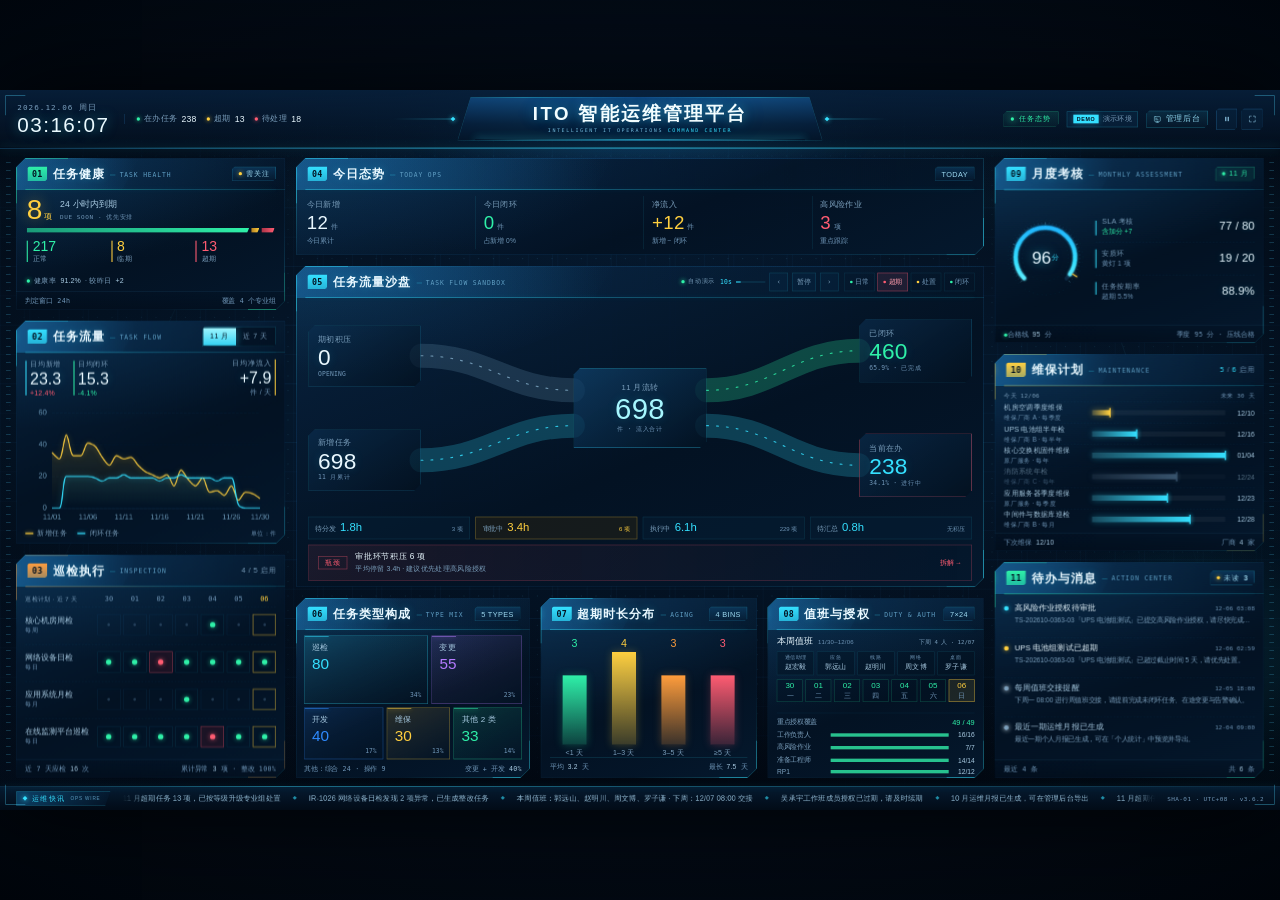
==== commit 617844e1: "feat: 调整考核趋势与SLA明细弹窗" ====
--- a/index.html
+++ b/index.html
@@ -5,7 +5,7 @@
 <meta name="viewport" content="width=device-width, initial-scale=1.0" />
 <title>ITO 智能运维管理平台 · 运维驾驶舱</title>
 <link rel="icon" href="data:image/svg+xml,<svg xmlns='http://www.w3.org/2000/svg' viewBox='0 0 100 100'><rect width='100' height='100' rx='24' fill='%23EB612A'/><text x='50' y='69' font-size='54' text-anchor='middle' fill='white' font-family='sans-serif' font-weight='700'>I</text></svg>">
-<link rel="stylesheet" href="assets/css/style.css?v=20261116z39" />
+<link rel="stylesheet" href="assets/css/style.css?v=20261116z40" />
 </head>
 <body>
 <div class="stage-shell">
@@ -219,13 +219,13 @@
 <div class="topo-tip" id="topoTip" role="tooltip" aria-hidden="true"></div>
 
 <script src="vendor/echarts.min.js"></script>
-<script src="assets/js/ito-data.js?v=20261116z39"></script>
-<script src="assets/js/task-volume-data.js?v=20261116z39"></script>
-<script src="assets/js/assessment.js?v=20261116z39"></script>
-<script src="assets/js/ito-data-source.js?v=20261116z39"></script>
-<script src="assets/js/platform-panels.js?v=20261116z39"></script>
-<script src="assets/js/app.js?v=20261116z39"></script>
-<script src="assets/js/center-demo.js?v=20261116z39"></script>
+<script src="assets/js/ito-data.js?v=20261116z40"></script>
+<script src="assets/js/task-volume-data.js?v=20261116z40"></script>
+<script src="assets/js/assessment.js?v=20261116z40"></script>
+<script src="assets/js/ito-data-source.js?v=20261116z40"></script>
+<script src="assets/js/platform-panels.js?v=20261116z40"></script>
+<script src="assets/js/app.js?v=20261116z40"></script>
+<script src="assets/js/center-demo.js?v=20261116z40"></script>
 </body>
 </html>
 
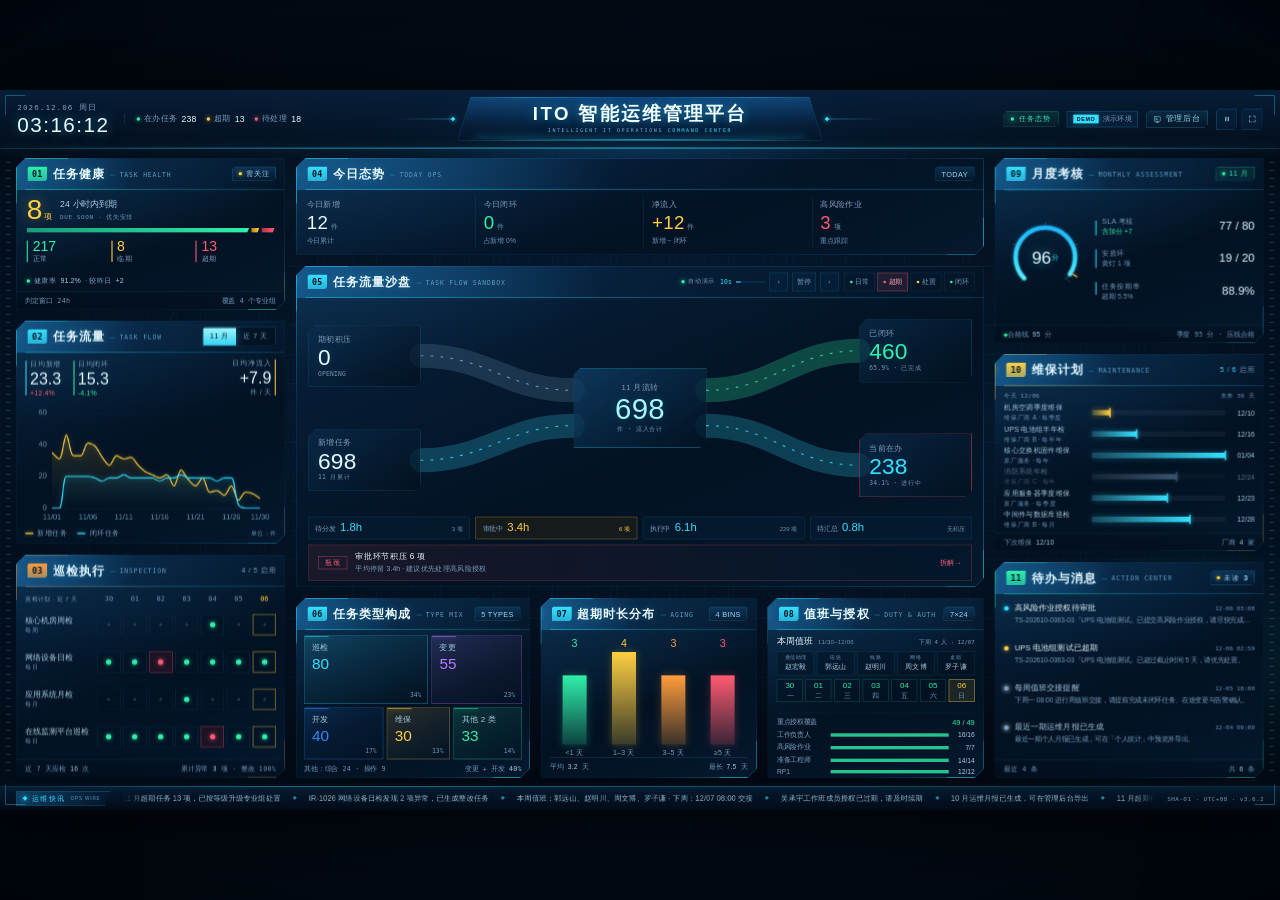
==== commit 136420b1: "fix: 精简考核明细并恢复全宽趋势" ====
--- a/index.html
+++ b/index.html
@@ -5,7 +5,7 @@
 <meta name="viewport" content="width=device-width, initial-scale=1.0" />
 <title>ITO 智能运维管理平台 · 运维驾驶舱</title>
 <link rel="icon" href="data:image/svg+xml,<svg xmlns='http://www.w3.org/2000/svg' viewBox='0 0 100 100'><rect width='100' height='100' rx='24' fill='%23EB612A'/><text x='50' y='69' font-size='54' text-anchor='middle' fill='white' font-family='sans-serif' font-weight='700'>I</text></svg>">
-<link rel="stylesheet" href="assets/css/style.css?v=20261116z40" />
+<link rel="stylesheet" href="assets/css/style.css?v=20261116z41" />
 </head>
 <body>
 <div class="stage-shell">
@@ -219,13 +219,13 @@
 <div class="topo-tip" id="topoTip" role="tooltip" aria-hidden="true"></div>
 
 <script src="vendor/echarts.min.js"></script>
-<script src="assets/js/ito-data.js?v=20261116z40"></script>
-<script src="assets/js/task-volume-data.js?v=20261116z40"></script>
-<script src="assets/js/assessment.js?v=20261116z40"></script>
-<script src="assets/js/ito-data-source.js?v=20261116z40"></script>
-<script src="assets/js/platform-panels.js?v=20261116z40"></script>
-<script src="assets/js/app.js?v=20261116z40"></script>
-<script src="assets/js/center-demo.js?v=20261116z40"></script>
+<script src="assets/js/ito-data.js?v=20261116z41"></script>
+<script src="assets/js/task-volume-data.js?v=20261116z41"></script>
+<script src="assets/js/assessment.js?v=20261116z41"></script>
+<script src="assets/js/ito-data-source.js?v=20261116z41"></script>
+<script src="assets/js/platform-panels.js?v=20261116z41"></script>
+<script src="assets/js/app.js?v=20261116z41"></script>
+<script src="assets/js/center-demo.js?v=20261116z41"></script>
 </body>
 </html>
 
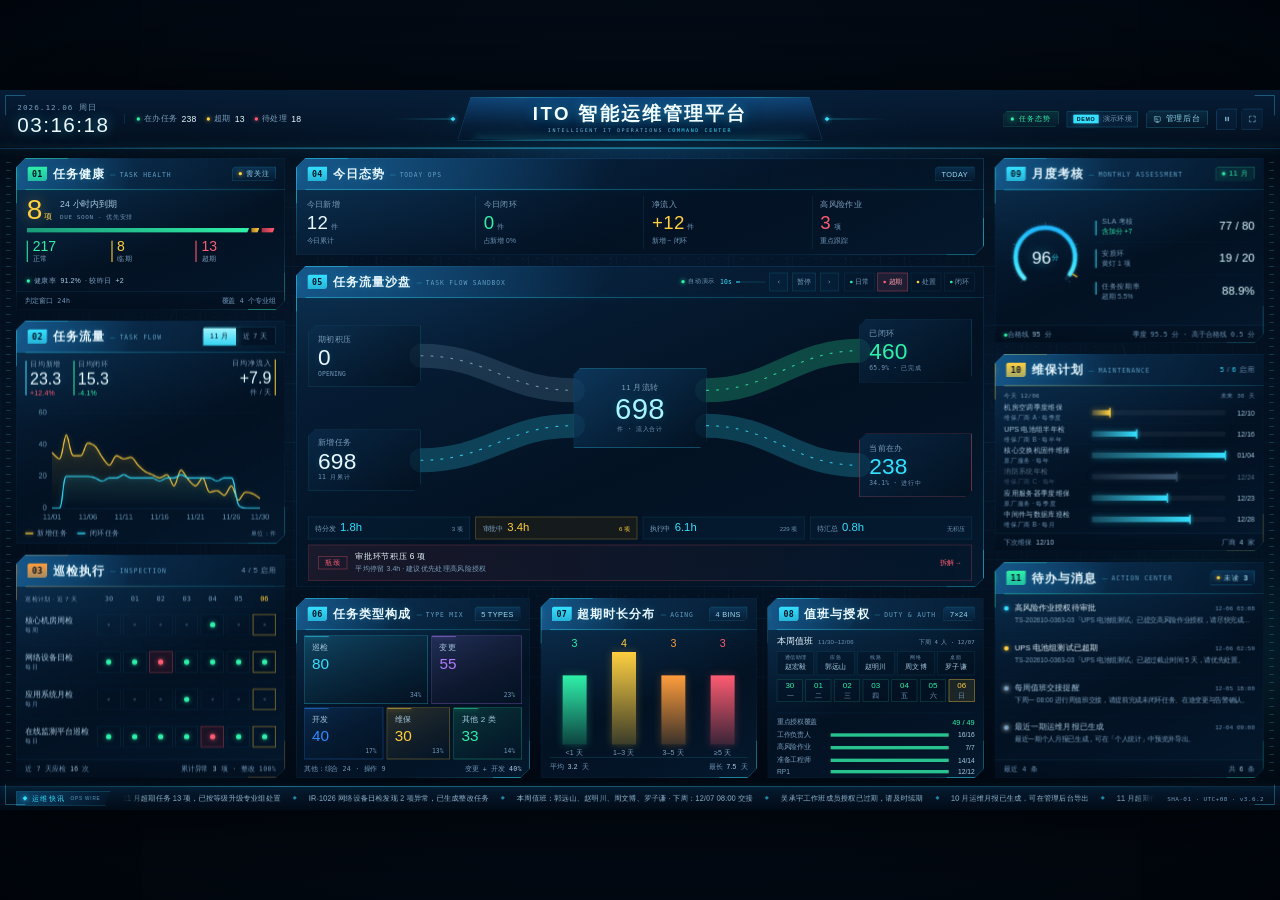
==== commit af4462ff: "feat: 补齐月度考核明细并支持趋势下钻" ====
--- a/index.html
+++ b/index.html
@@ -5,7 +5,7 @@
 <meta name="viewport" content="width=device-width, initial-scale=1.0" />
 <title>ITO 智能运维管理平台 · 运维驾驶舱</title>
 <link rel="icon" href="data:image/svg+xml,<svg xmlns='http://www.w3.org/2000/svg' viewBox='0 0 100 100'><rect width='100' height='100' rx='24' fill='%23EB612A'/><text x='50' y='69' font-size='54' text-anchor='middle' fill='white' font-family='sans-serif' font-weight='700'>I</text></svg>">
-<link rel="stylesheet" href="assets/css/style.css?v=20261116z41" />
+<link rel="stylesheet" href="assets/css/style.css?v=20261116z42" />
 </head>
 <body>
 <div class="stage-shell">
@@ -175,7 +175,7 @@
               <div class="sla-metric" data-drill="tasks" data-query="status=超期" tabindex="0" role="link" title="任务按期率为任务时效参考，不计入考核总分"><span>任务按期率</span><b id="assessOnTime">88.9%</b><em class="neutral" id="assessOnTimeNote">超期 5.5%</em></div>
             </div>
           </div>
-          <div class="panel-foot"><span><i class="dot-teal"></i>合格线 <b>95</b> 分</span><span id="assessQuarterFoot">季度 95 分 · 压线合格</span></div>
+          <div class="panel-foot"><span><i class="dot-teal"></i>合格线 <b>95</b> 分</span><span id="assessQuarterFoot">季度 95.5 分 · 高于合格线 0.5 分</span></div>
         </section>
 
         <section class="panel panel-res">
@@ -219,13 +219,13 @@
 <div class="topo-tip" id="topoTip" role="tooltip" aria-hidden="true"></div>
 
 <script src="vendor/echarts.min.js"></script>
-<script src="assets/js/ito-data.js?v=20261116z41"></script>
-<script src="assets/js/task-volume-data.js?v=20261116z41"></script>
-<script src="assets/js/assessment.js?v=20261116z41"></script>
-<script src="assets/js/ito-data-source.js?v=20261116z41"></script>
-<script src="assets/js/platform-panels.js?v=20261116z41"></script>
-<script src="assets/js/app.js?v=20261116z41"></script>
-<script src="assets/js/center-demo.js?v=20261116z41"></script>
+<script src="assets/js/ito-data.js?v=20261116z42"></script>
+<script src="assets/js/task-volume-data.js?v=20261116z42"></script>
+<script src="assets/js/assessment.js?v=20261116z42"></script>
+<script src="assets/js/ito-data-source.js?v=20261116z42"></script>
+<script src="assets/js/platform-panels.js?v=20261116z42"></script>
+<script src="assets/js/app.js?v=20261116z42"></script>
+<script src="assets/js/center-demo.js?v=20261116z42"></script>
 </body>
 </html>
 
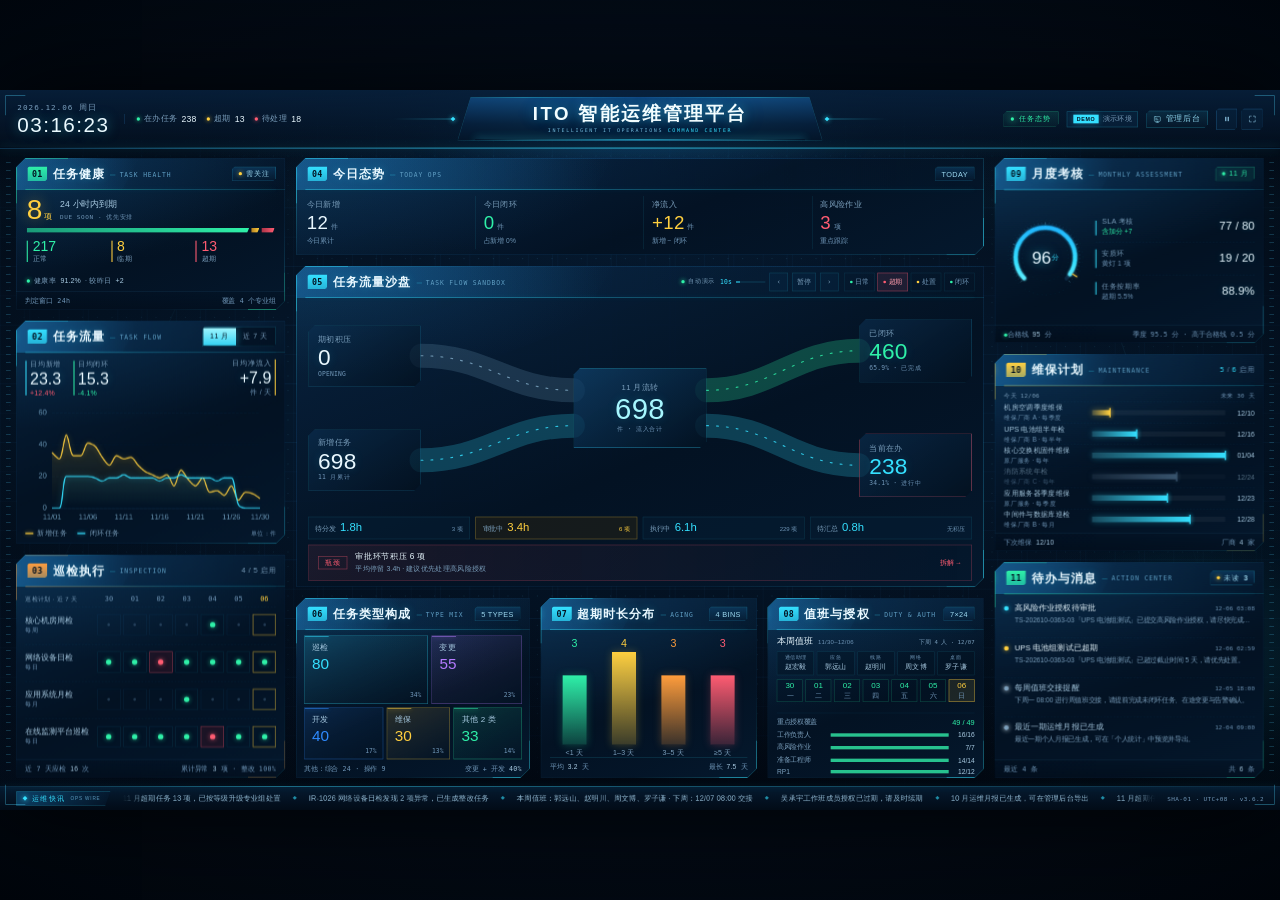
==== commit efcd5c68: "feat: 补充考核卡片信息并改用按钮跳转" ====
--- a/index.html
+++ b/index.html
@@ -5,7 +5,7 @@
 <meta name="viewport" content="width=device-width, initial-scale=1.0" />
 <title>ITO 智能运维管理平台 · 运维驾驶舱</title>
 <link rel="icon" href="data:image/svg+xml,<svg xmlns='http://www.w3.org/2000/svg' viewBox='0 0 100 100'><rect width='100' height='100' rx='24' fill='%23EB612A'/><text x='50' y='69' font-size='54' text-anchor='middle' fill='white' font-family='sans-serif' font-weight='700'>I</text></svg>">
-<link rel="stylesheet" href="assets/css/style.css?v=20261116z42" />
+<link rel="stylesheet" href="assets/css/style.css?v=20261116z43" />
 </head>
 <body>
 <div class="stage-shell">
@@ -219,13 +219,13 @@
 <div class="topo-tip" id="topoTip" role="tooltip" aria-hidden="true"></div>
 
 <script src="vendor/echarts.min.js"></script>
-<script src="assets/js/ito-data.js?v=20261116z42"></script>
-<script src="assets/js/task-volume-data.js?v=20261116z42"></script>
-<script src="assets/js/assessment.js?v=20261116z42"></script>
-<script src="assets/js/ito-data-source.js?v=20261116z42"></script>
-<script src="assets/js/platform-panels.js?v=20261116z42"></script>
-<script src="assets/js/app.js?v=20261116z42"></script>
-<script src="assets/js/center-demo.js?v=20261116z42"></script>
+<script src="assets/js/ito-data.js?v=20261116z43"></script>
+<script src="assets/js/task-volume-data.js?v=20261116z43"></script>
+<script src="assets/js/assessment.js?v=20261116z43"></script>
+<script src="assets/js/ito-data-source.js?v=20261116z43"></script>
+<script src="assets/js/platform-panels.js?v=20261116z43"></script>
+<script src="assets/js/app.js?v=20261116z43"></script>
+<script src="assets/js/center-demo.js?v=20261116z43"></script>
 </body>
 </html>
 
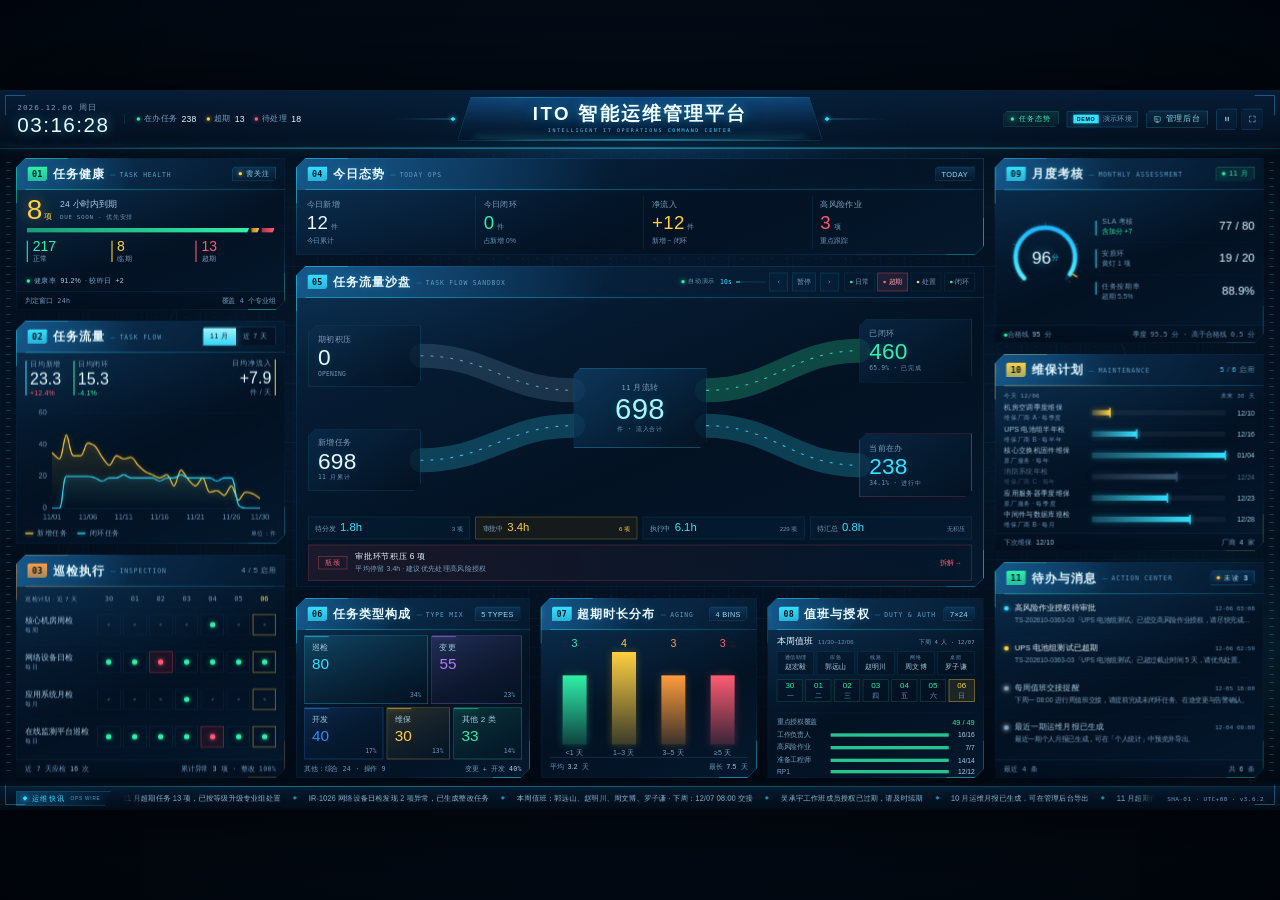
==== commit c12e640c: "fix: 统一考核明细字号并调整顶栏头像" ====
--- a/index.html
+++ b/index.html
@@ -5,7 +5,7 @@
 <meta name="viewport" content="width=device-width, initial-scale=1.0" />
 <title>ITO 智能运维管理平台 · 运维驾驶舱</title>
 <link rel="icon" href="data:image/svg+xml,<svg xmlns='http://www.w3.org/2000/svg' viewBox='0 0 100 100'><rect width='100' height='100' rx='24' fill='%23EB612A'/><text x='50' y='69' font-size='54' text-anchor='middle' fill='white' font-family='sans-serif' font-weight='700'>I</text></svg>">
-<link rel="stylesheet" href="assets/css/style.css?v=20261116z43" />
+<link rel="stylesheet" href="assets/css/style.css?v=20261116z44" />
 </head>
 <body>
 <div class="stage-shell">
@@ -219,13 +219,13 @@
 <div class="topo-tip" id="topoTip" role="tooltip" aria-hidden="true"></div>
 
 <script src="vendor/echarts.min.js"></script>
-<script src="assets/js/ito-data.js?v=20261116z43"></script>
-<script src="assets/js/task-volume-data.js?v=20261116z43"></script>
-<script src="assets/js/assessment.js?v=20261116z43"></script>
-<script src="assets/js/ito-data-source.js?v=20261116z43"></script>
-<script src="assets/js/platform-panels.js?v=20261116z43"></script>
-<script src="assets/js/app.js?v=20261116z43"></script>
-<script src="assets/js/center-demo.js?v=20261116z43"></script>
+<script src="assets/js/ito-data.js?v=20261116z44"></script>
+<script src="assets/js/task-volume-data.js?v=20261116z44"></script>
+<script src="assets/js/assessment.js?v=20261116z44"></script>
+<script src="assets/js/ito-data-source.js?v=20261116z44"></script>
+<script src="assets/js/platform-panels.js?v=20261116z44"></script>
+<script src="assets/js/app.js?v=20261116z44"></script>
+<script src="assets/js/center-demo.js?v=20261116z44"></script>
 </body>
 </html>
 
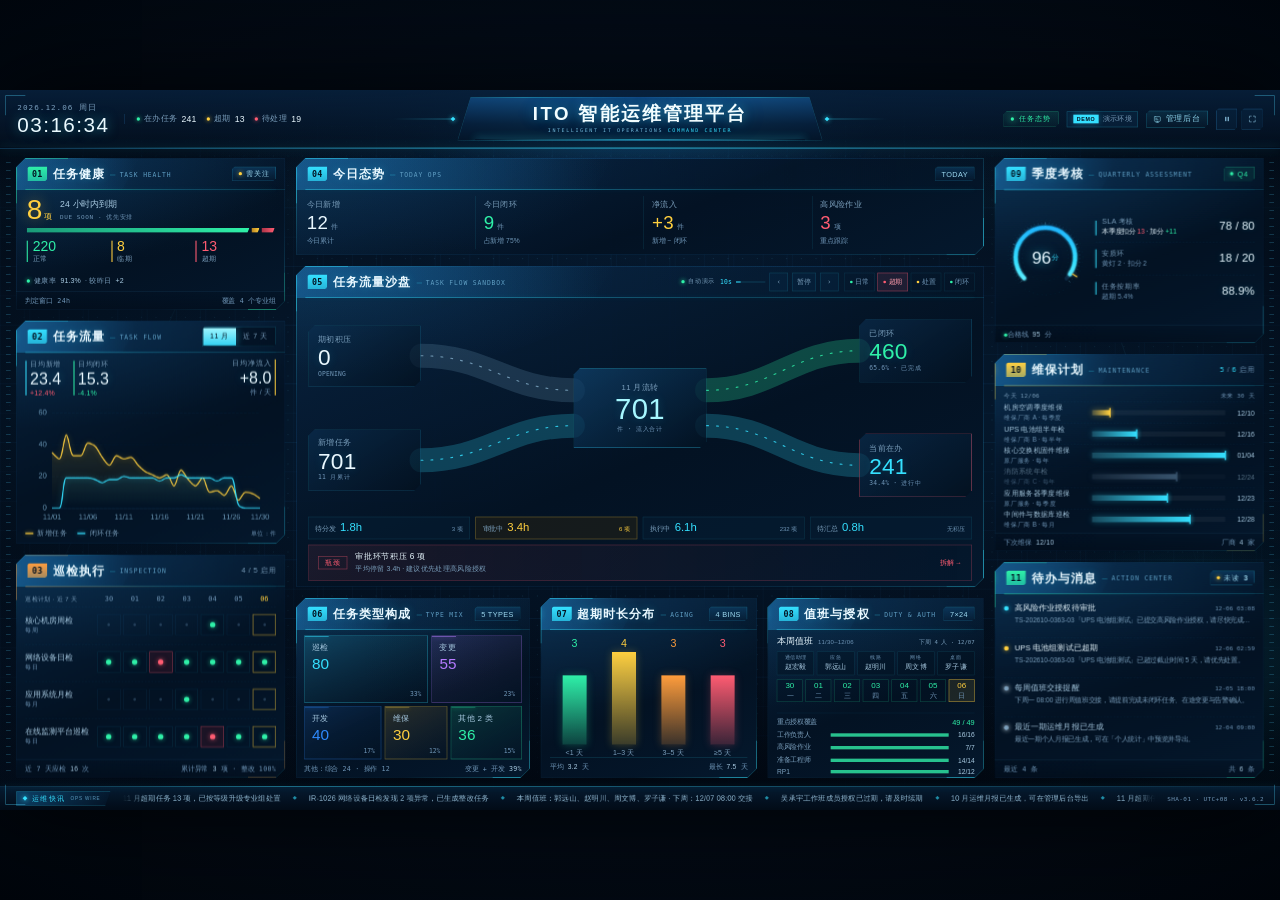
==== commit 67b66f49: "feat: 发布 z89 运维驾驶舱与后台演示版" ====
--- a/index.html
+++ b/index.html
@@ -5,7 +5,7 @@
 <meta name="viewport" content="width=device-width, initial-scale=1.0" />
 <title>ITO 智能运维管理平台 · 运维驾驶舱</title>
 <link rel="icon" href="data:image/svg+xml,<svg xmlns='http://www.w3.org/2000/svg' viewBox='0 0 100 100'><rect width='100' height='100' rx='24' fill='%23EB612A'/><text x='50' y='69' font-size='54' text-anchor='middle' fill='white' font-family='sans-serif' font-weight='700'>I</text></svg>">
-<link rel="stylesheet" href="assets/css/style.css?v=20261116z44" />
+<link rel="stylesheet" href="assets/css/style.css?v=20261120z89" />
 </head>
 <body>
 <div class="stage-shell">
@@ -51,6 +51,7 @@
       <div class="topbar-right">
         <span class="live-chip" id="liveChip"><i></i><em id="liveLabel">任务态势</em></span>
         <span class="env-badge"><b>DEMO</b>演示环境</span>
+        <span class="data-cutoff" id="dataCutoff" hidden>数据截止 11/30</span>
         <a class="admin-link" href="admin.html" title="进入运维管理后台">
           <svg viewBox="0 0 24 24" aria-hidden="true"><rect x="3" y="4" width="18" height="14" rx="2"/><path d="M8 21h8M12 18v3M7 9h4M7 13h7"/></svg>
           <span>管理后台</span>
@@ -138,8 +139,8 @@
 
         <section class="panel panel-sla">
           <div class="panel-head">
-            <div class="ph-left"><i class="ph-idx">09</i><h2>月度考核</h2><span class="ph-en">MONTHLY ASSESSMENT</span></div>
-            <span class="head-tag tag-ok" id="assessPeriodTag"><i class="dot-teal"></i>11 月</span>
+            <div class="ph-left"><i class="ph-idx">09</i><h2>季度考核</h2><span class="ph-en">QUARTERLY ASSESSMENT</span></div>
+            <span class="head-tag tag-ok" id="assessPeriodTag"><i class="dot-teal"></i>Q4</span>
             <span class="head-tag tag-danger" id="assessRedTag" hidden><i class="dot-red"></i>红色警告</span>
           </div>
           <div class="panel-body sla-body">
@@ -161,21 +162,21 @@
                   <circle class="gauge-deco inner" cx="75" cy="75" r="42"/>
                   <g id="gaugeTicks"></g>
                   <circle class="gauge-track" cx="75" cy="75" r="54" transform="rotate(135 75 75)"/>
-                  <circle class="gauge-value" cx="75" cy="75" r="54" transform="rotate(135 75 75)" stroke="url(#slaGrad)" filter="url(#slaGlow)" style="stroke-dasharray:234.11 339.29"/>
+                  <circle class="gauge-value" cx="75" cy="75" r="54" transform="rotate(135 75 75)" stroke="url(#slaGrad)" filter="url(#slaGlow)" style="stroke-dasharray:244.29 339.29"/>
                   <line class="gauge-pass" x1="124.45" y1="105.30" x2="132.12" y2="110.01"><title>合格线 95 分</title></line>
                 </svg>
-                <div class="gauge-center" title="月度考核 = SLA 80 分 + 安质环 20 分；合格线 95 分">
+                <div class="gauge-center" title="季度考核 = SLA 80 分 + 安质环 20 分；合格线 95 分">
                   <strong id="assessScore">96</strong><span>分</span>
                 </div>
               </div>
             </div>
             <div class="sla-metrics">
-              <div class="sla-metric"><span>SLA 考核</span><b id="assessSla">77 / 80</b><em class="up-good" id="assessSlaNote">含加分 +7</em></div>
-              <div class="sla-metric" id="assessSafetyMetric"><span>安质环</span><b id="assessSafety">19 / 20</b><em class="neutral" id="assessSafetyNote">黄灯 1 项</em></div>
+              <div class="sla-metric" data-drill="personal" data-query="tab=assessment&amp;detail=sla" role="link" tabindex="0" aria-label="查看本季度 SLA 考核明细"><span>SLA 考核</span><b id="assessSla">78 / 80</b><em id="assessSlaNote"><span class="up">本季度扣分 13</span> · <span class="up-good">加分 +11</span></em></div>
+              <div class="sla-metric" id="assessSafetyMetric" data-drill="personal" data-query="tab=assessment&amp;detail=safety" role="link" tabindex="0" aria-label="查看本季度安质环明细"><span>安质环</span><b id="assessSafety">18 / 20</b><em class="neutral" id="assessSafetyNote">黄灯 2 · 扣分 2</em></div>
               <div class="sla-metric" data-drill="tasks" data-query="status=超期" tabindex="0" role="link" title="任务按期率为任务时效参考，不计入考核总分"><span>任务按期率</span><b id="assessOnTime">88.9%</b><em class="neutral" id="assessOnTimeNote">超期 5.5%</em></div>
             </div>
           </div>
-          <div class="panel-foot"><span><i class="dot-teal"></i>合格线 <b>95</b> 分</span><span id="assessQuarterFoot">季度 95.5 分 · 高于合格线 0.5 分</span></div>
+          <div class="panel-foot"><span><i class="dot-teal"></i>合格线 <b>95</b> 分</span></div>
         </section>
 
         <section class="panel panel-res">
@@ -219,13 +220,13 @@
 <div class="topo-tip" id="topoTip" role="tooltip" aria-hidden="true"></div>
 
 <script src="vendor/echarts.min.js"></script>
-<script src="assets/js/ito-data.js?v=20261116z44"></script>
-<script src="assets/js/task-volume-data.js?v=20261116z44"></script>
-<script src="assets/js/assessment.js?v=20261116z44"></script>
-<script src="assets/js/ito-data-source.js?v=20261116z44"></script>
-<script src="assets/js/platform-panels.js?v=20261116z44"></script>
-<script src="assets/js/app.js?v=20261116z44"></script>
-<script src="assets/js/center-demo.js?v=20261116z44"></script>
+<script src="assets/js/ito-data.js?v=20261120z89"></script>
+<script src="assets/js/task-volume-data.js?v=20261120z89"></script>
+<script src="assets/js/assessment.js?v=20261120z89"></script>
+<script src="assets/js/ito-data-source.js?v=20261120z89"></script>
+<script src="assets/js/platform-panels.js?v=20261120z89"></script>
+<script src="assets/js/app.js?v=20261120z89"></script>
+<script src="assets/js/center-demo.js?v=20261120z89"></script>
 </body>
 </html>
 
--- a/assets/css/style.css
+++ b/assets/css/style.css
@@ -400,6 +400,20 @@
   padding: 2px 5px;
   box-shadow: 0 0 10px rgba(53, 224, 255, 0.35);
 }
+
+.data-cutoff {
+  display: inline-flex;
+  align-items: center;
+  height: 24px;
+  padding: 0 9px;
+  border: 1px solid rgba(255, 207, 63, 0.32);
+  background: rgba(255, 207, 63, 0.07);
+  color: #ffcf3f;
+  font-size: 9.5px;
+  letter-spacing: 0.06em;
+  white-space: nowrap;
+}
+.data-cutoff[hidden] { display: none; }
 
 .topbar-meta {
   font-family: var(--font-mono);
@@ -1482,6 +1496,9 @@
   text-shadow: 0 0 10px rgba(53, 224, 255, 0.24);
 }
 .sla-metric em { grid-column: 1; font-family: var(--font-num); font-size: 8px; font-style: normal; margin-top: 1px; }
+.sla-metric em span { font-size: inherit; letter-spacing: inherit; white-space: normal; }
+.sla-metric em .up { color: var(--red); }
+.sla-metric em .up-good { color: var(--green); }
 
 /* ── 09 resources ────────────────────────────── */
 .res-body { padding: 8px 14px 7px; display: flex; flex-direction: column; }
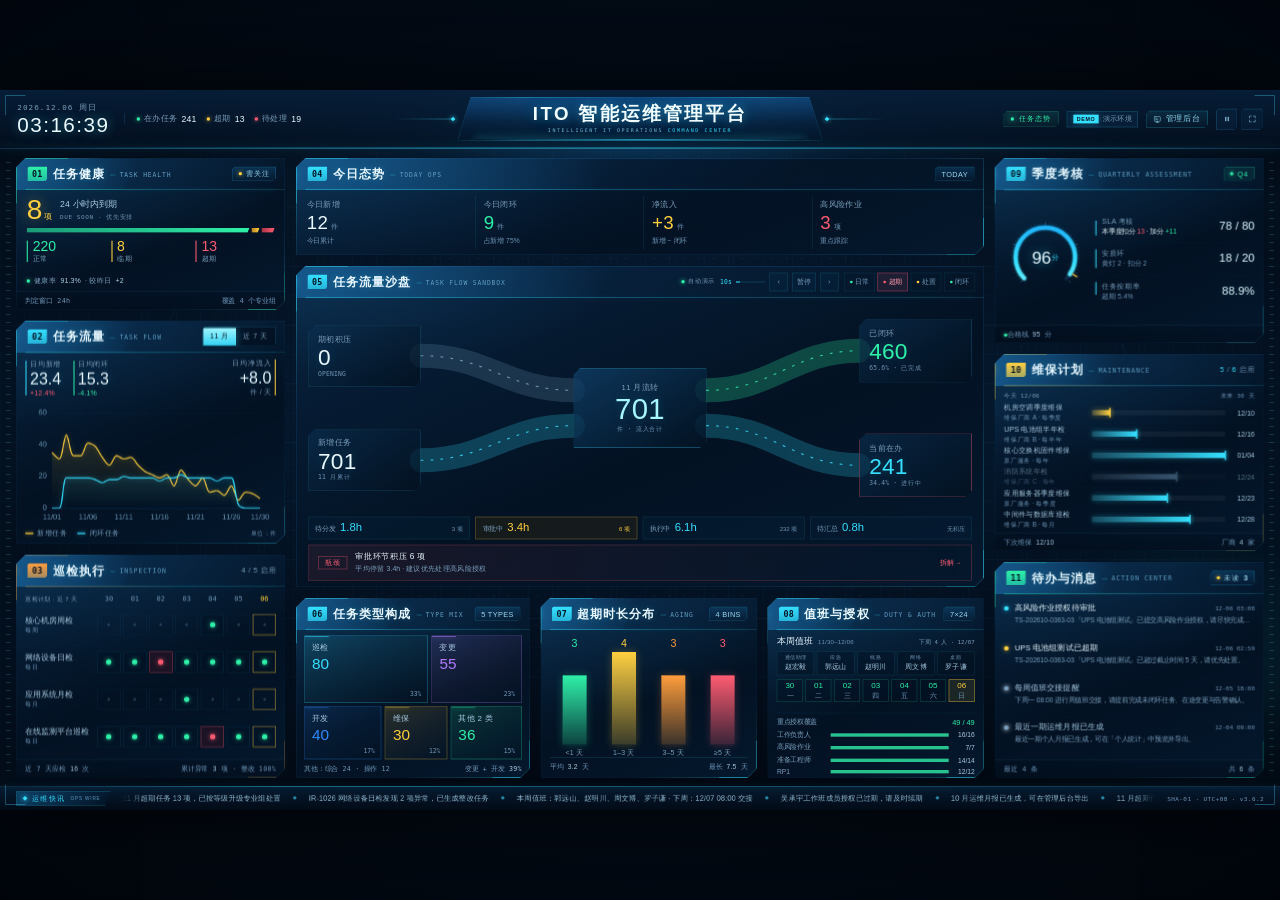
==== commit 3d87cab9: "fix: 移除大屏03巡检下钻并补充演讲稿交接简报" ====
--- a/index.html
+++ b/index.html
@@ -5,7 +5,7 @@
 <meta name="viewport" content="width=device-width, initial-scale=1.0" />
 <title>ITO 智能运维管理平台 · 运维驾驶舱</title>
 <link rel="icon" href="data:image/svg+xml,<svg xmlns='http://www.w3.org/2000/svg' viewBox='0 0 100 100'><rect width='100' height='100' rx='24' fill='%23EB612A'/><text x='50' y='69' font-size='54' text-anchor='middle' fill='white' font-family='sans-serif' font-weight='700'>I</text></svg>">
-<link rel="stylesheet" href="assets/css/style.css?v=20261120z89" />
+<link rel="stylesheet" href="assets/css/style.css?v=20261120z90" />
 </head>
 <body>
 <div class="stage-shell">
@@ -220,13 +220,13 @@
 <div class="topo-tip" id="topoTip" role="tooltip" aria-hidden="true"></div>
 
 <script src="vendor/echarts.min.js"></script>
-<script src="assets/js/ito-data.js?v=20261120z89"></script>
-<script src="assets/js/task-volume-data.js?v=20261120z89"></script>
-<script src="assets/js/assessment.js?v=20261120z89"></script>
-<script src="assets/js/ito-data-source.js?v=20261120z89"></script>
-<script src="assets/js/platform-panels.js?v=20261120z89"></script>
-<script src="assets/js/app.js?v=20261120z89"></script>
-<script src="assets/js/center-demo.js?v=20261120z89"></script>
+<script src="assets/js/ito-data.js?v=20261120z90"></script>
+<script src="assets/js/task-volume-data.js?v=20261120z90"></script>
+<script src="assets/js/assessment.js?v=20261120z90"></script>
+<script src="assets/js/ito-data-source.js?v=20261120z90"></script>
+<script src="assets/js/platform-panels.js?v=20261120z90"></script>
+<script src="assets/js/app.js?v=20261120z90"></script>
+<script src="assets/js/center-demo.js?v=20261120z90"></script>
 </body>
 </html>
 
